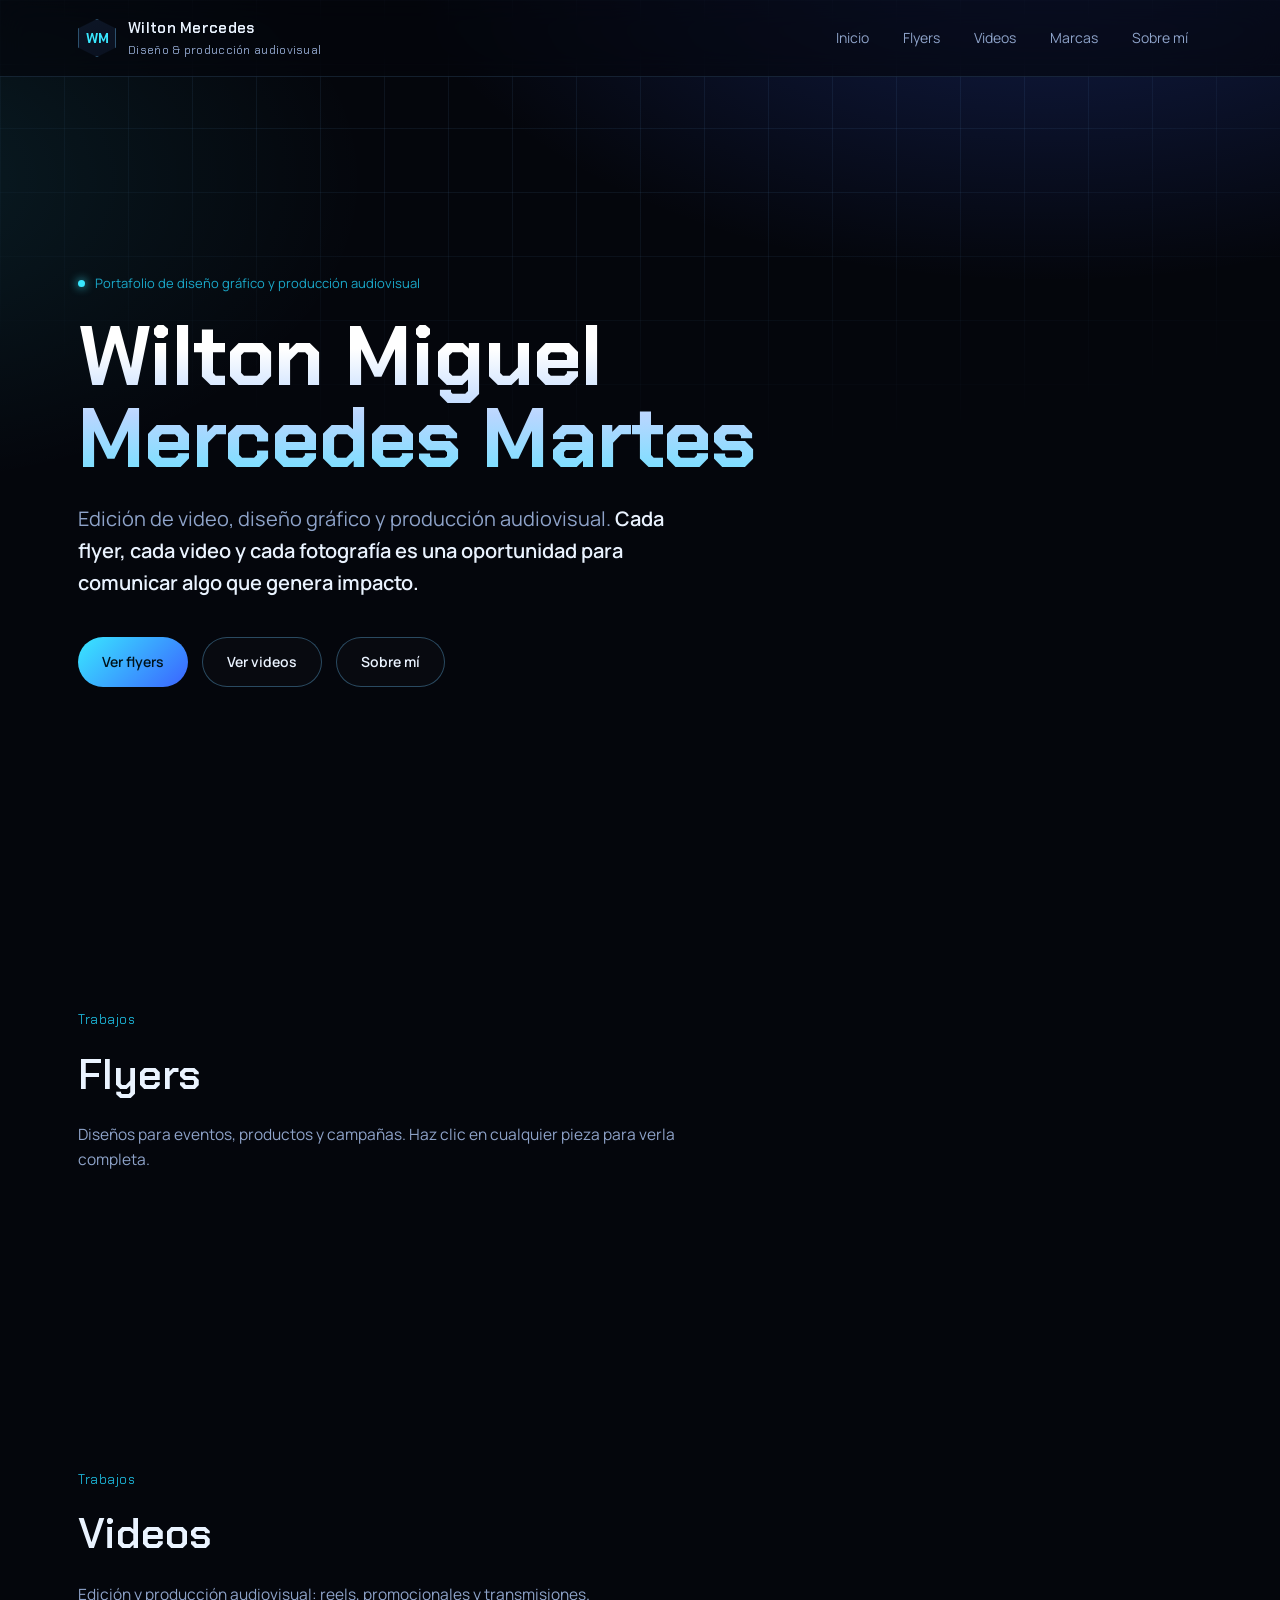
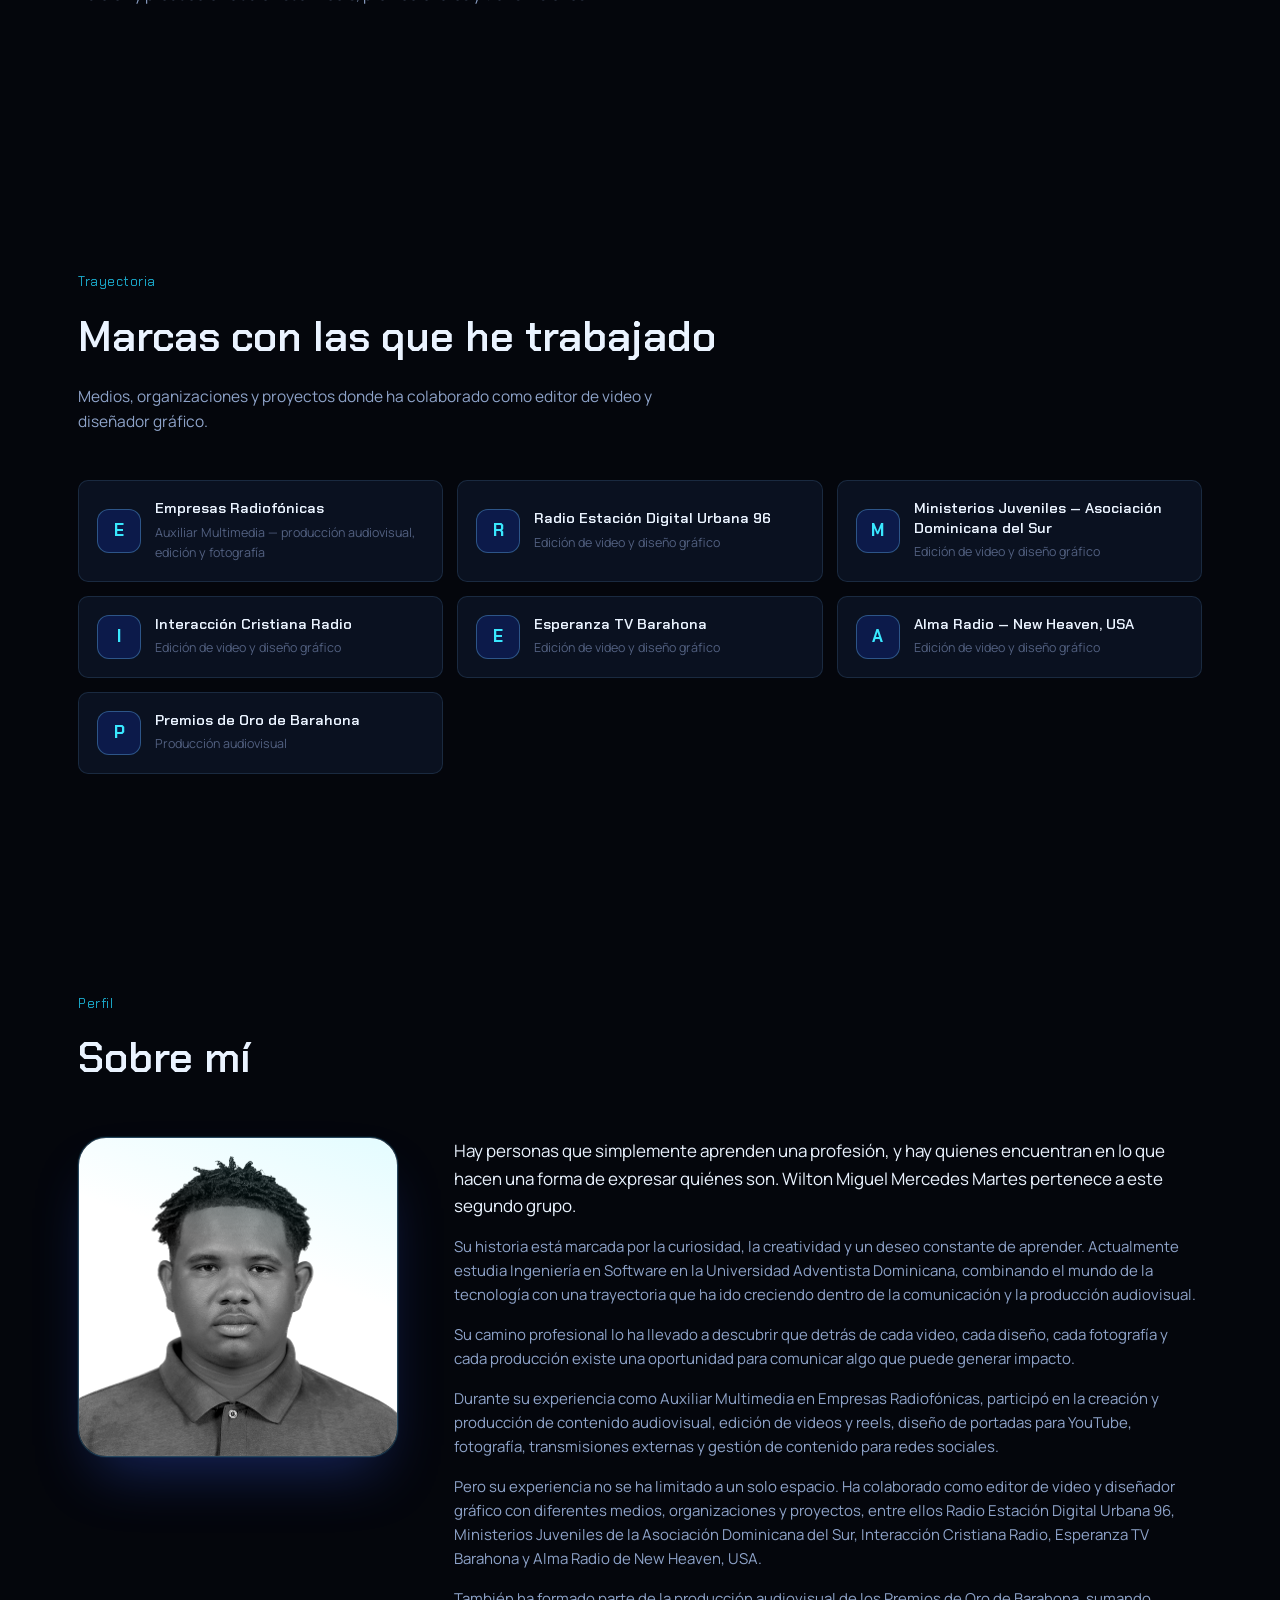
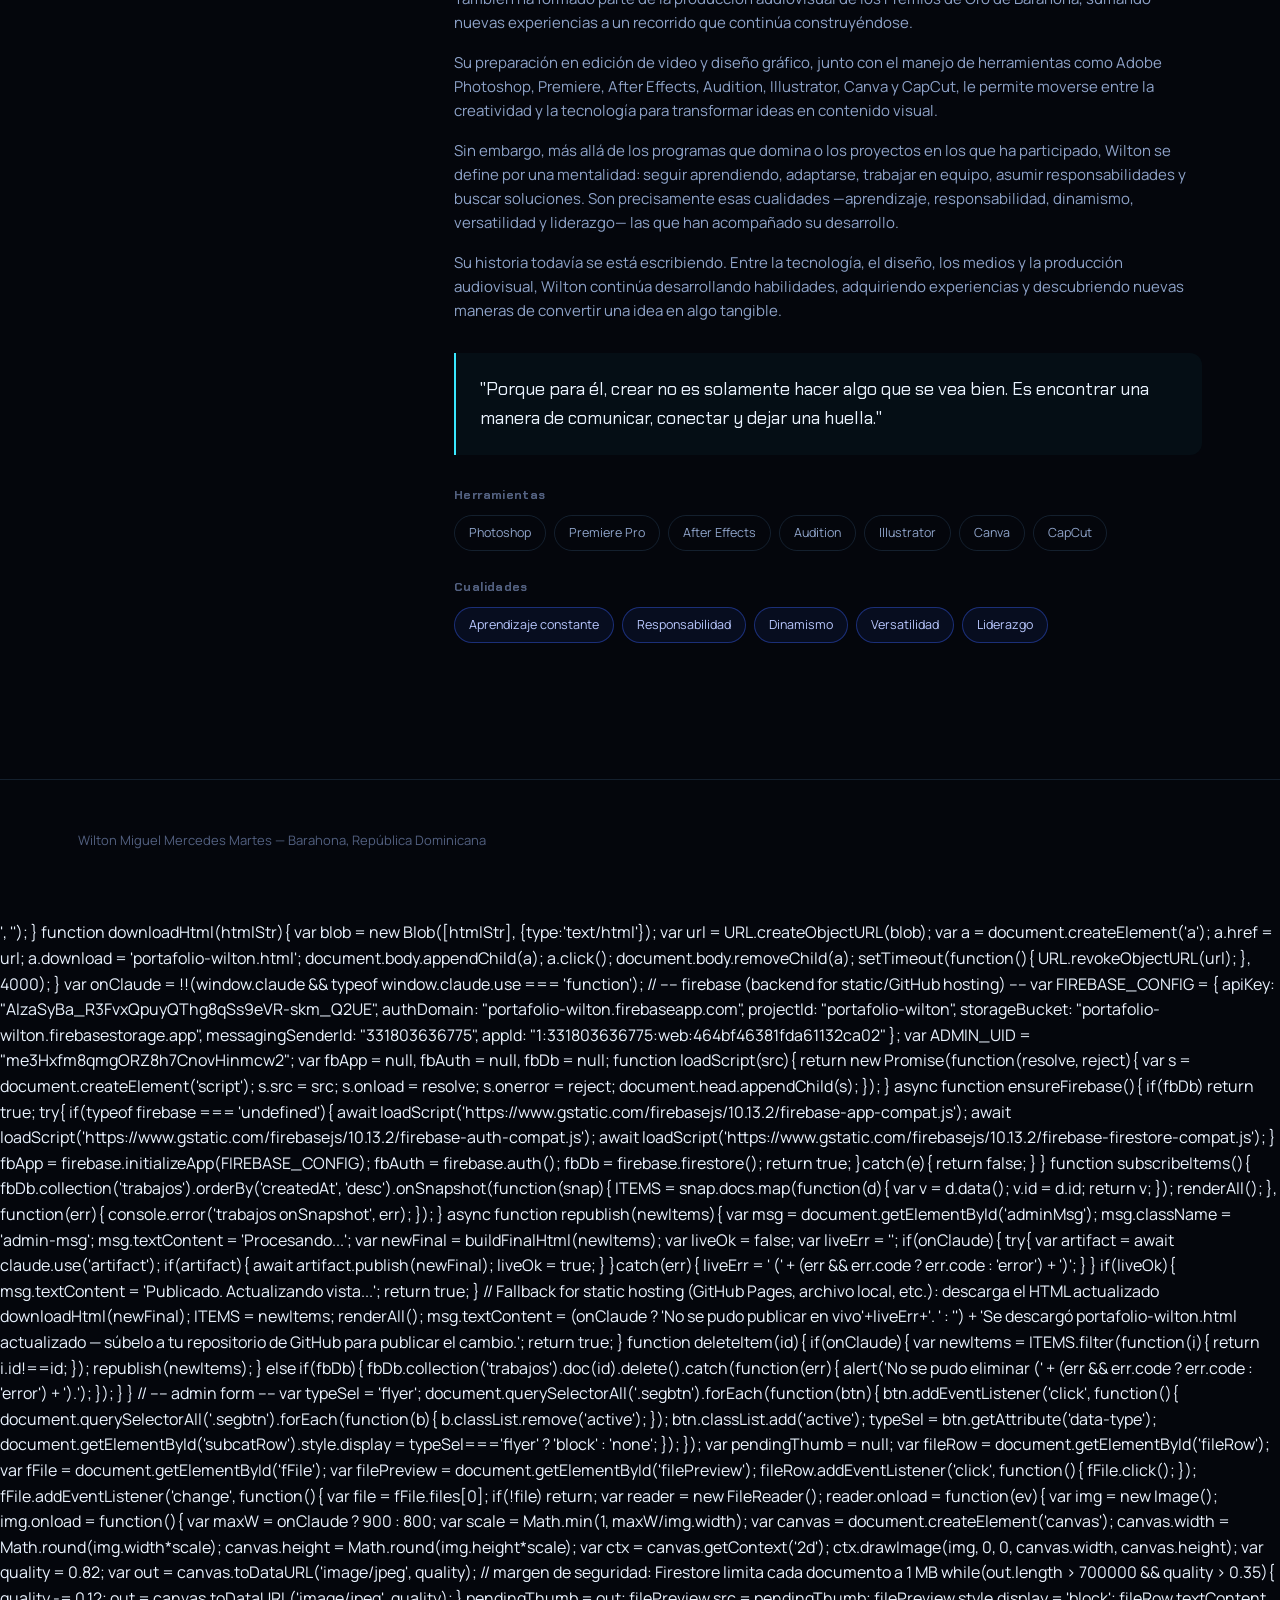
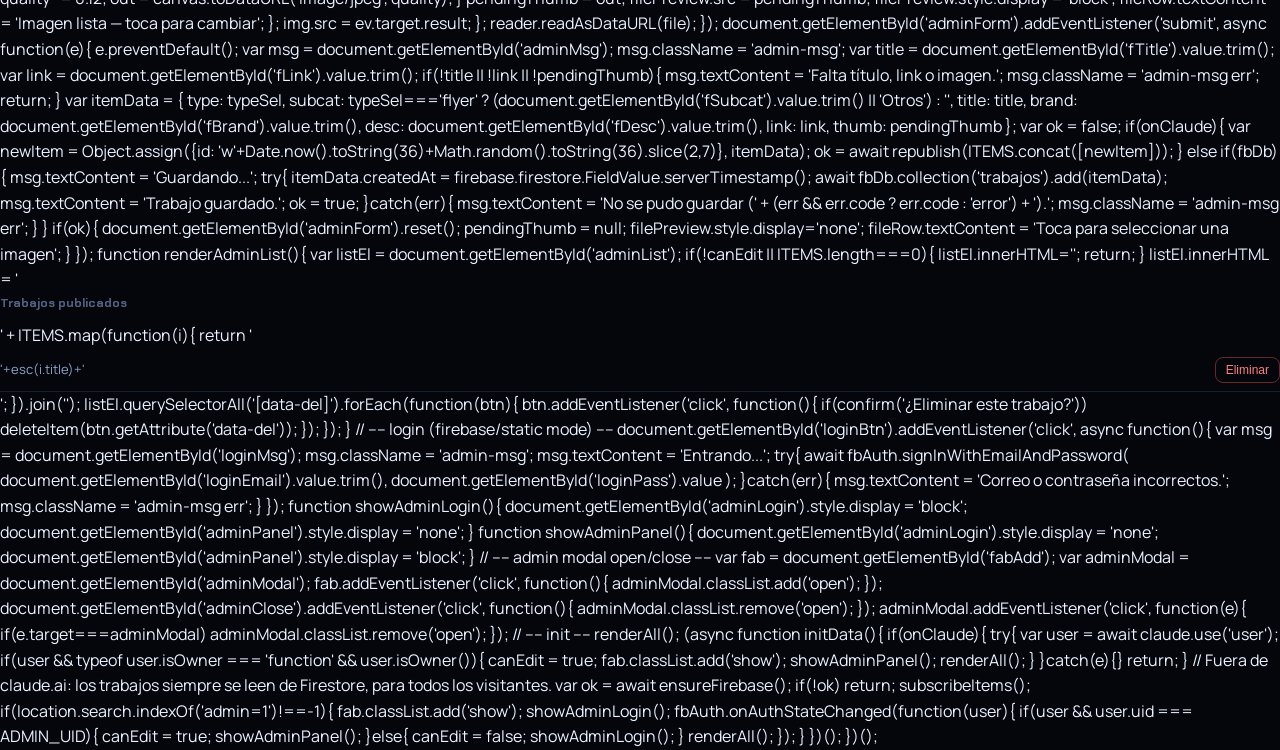
==== index.html @ 7acb85cd "index.html" ====
<!DOCTYPE html>
<html lang="es">
<head>
<meta charset="UTF-8">
<meta name="viewport" content="width=device-width, initial-scale=1.0">
<title>Wilton Mercedes — Portafolio</title>
<link rel="preconnect" href="https://fonts.googleapis.com">
<link rel="preconnect" href="https://fonts.gstatic.com" crossorigin>
<link href="https://fonts.googleapis.com/css2?family=Chakra+Petch:wght@400;500;600;700&family=Manrope:wght@400;500;600;700;800&display=swap" rel="stylesheet">
<style>
:root{
  --bg:#04060c;
  --bg-soft:#070b16;
  --panel:#0a1120;
  --panel-2:#0d1626;
  --line:rgba(120,190,255,0.14);
  --line-strong:rgba(110,200,255,0.34);
  --cyan:#39e8ff;
  --cyan-soft:#1aa8c9;
  --blue:#3b63ff;
  --blue-deep:#0c1a4a;
  --ink:#eaf3ff;
  --ink-dim:#8ea3c9;
  --ink-faint:#526080;
  --radius-lg:28px;
  --radius-md:18px;
  --radius-sm:10px;
  --maxw:1180px;
}
:root:not([data-theme="light"]){ color-scheme: dark; }
@media (prefers-color-scheme: dark){ :root{ color-scheme: dark; } }
*{box-sizing:border-box; margin:0; padding:0;}
html{scroll-behavior:smooth;}
body{
  background:var(--bg);
  color:var(--ink);
  font-family:'Manrope',system-ui,-apple-system,sans-serif;
  line-height:1.6;
  -webkit-font-smoothing:antialiased;
  overflow-x:hidden;
}
h1,h2,h3,.display{font-family:'Chakra Petch',system-ui,sans-serif;}
a{color:inherit; text-decoration:none;}
img{max-width:100%; display:block;}
.wrap{max-width:var(--maxw); margin:0 auto; padding:0 28px;}
::selection{background:var(--cyan); color:#00131a;}

/* background field */
.field{
  position:fixed; inset:0; z-index:0; pointer-events:none;
  background:
    radial-gradient(1100px 620px at 82% -10%, rgba(59,99,255,0.28), transparent 60%),
    radial-gradient(900px 560px at -10% 20%, rgba(57,232,255,0.10), transparent 55%),
    linear-gradient(var(--bg), var(--bg));
}
.field::before{
  content:"";
  position:absolute; inset:0;
  background-image:
    linear-gradient(var(--line) 1px, transparent 1px),
    linear-gradient(90deg, var(--line) 1px, transparent 1px);
  background-size:64px 64px;
  mask-image: radial-gradient(ellipse 90% 60% at 50% 0%, black 40%, transparent 85%);
  opacity:0.55;
}

/* nav */
header.nav{
  position:fixed; top:0; left:0; right:0; z-index:50;
  backdrop-filter:blur(14px);
  background:rgba(4,6,12,0.62);
  border-bottom:1px solid var(--line);
}
.nav-inner{
  max-width:var(--maxw); margin:0 auto; padding:16px 28px;
  display:flex; align-items:center; justify-content:space-between;
}
.brandmark{display:flex; align-items:center; gap:12px;}
.hex{
  width:38px; height:38px; position:relative;
  display:flex; align-items:center; justify-content:center;
  font-family:'Chakra Petch'; font-weight:700; font-size:14px; color:var(--cyan);
  background:linear-gradient(160deg, var(--panel-2), var(--panel));
  clip-path:polygon(50% 0%, 100% 25%, 100% 75%, 50% 100%, 0% 75%, 0% 25%);
  border:1px solid var(--line-strong);
}
.brandmark .name{font-family:'Chakra Petch'; font-weight:600; font-size:15px; letter-spacing:0.02em;}
.brandmark .name span{color:var(--ink-dim); font-weight:400; font-size:12px; display:block; margin-top:1px;}

nav.links{display:flex; gap:6px; align-items:center;}
nav.links a{
  font-size:14px; padding:9px 14px; border-radius:999px; color:var(--ink-dim);
  transition:color .2s ease, background .2s ease;
}
nav.links a:hover{color:var(--ink); background:rgba(120,190,255,0.08);}
.nav-toggle{display:none; background:none; border:1px solid var(--line-strong); border-radius:10px; width:40px; height:40px; color:var(--ink); cursor:pointer;}

@media (max-width:860px){
  nav.links{
    position:fixed; top:70px; right:16px; left:16px;
    flex-direction:column; align-items:stretch; gap:2px;
    background:var(--panel); border:1px solid var(--line); border-radius:16px;
    padding:10px; display:none;
  }
  nav.links.open{display:flex;}
  nav.links a{padding:12px 14px;}
  .nav-toggle{display:flex; align-items:center; justify-content:center;}
}

/* hero */
.hero{
  position:relative; z-index:1;
  min-height:100svh; display:flex; align-items:center;
  padding:140px 0 80px;
}
.hero-inner{max-width:var(--maxw); margin:0 auto; padding:0 28px; width:100%;}
.eyebrow-line{
  display:flex; align-items:center; gap:10px; margin-bottom:22px; color:var(--cyan-soft); font-size:13px;
}
.eyebrow-line .dot{width:7px; height:7px; border-radius:50%; background:var(--cyan); box-shadow:0 0 10px var(--cyan);}
.hero h1{
  font-size:clamp(38px,7vw,84px); line-height:0.98; font-weight:700;
  letter-spacing:-0.01em;
  background:linear-gradient(180deg, #ffffff 20%, #b9d6ff 60%, var(--cyan) 130%);
  -webkit-background-clip:text; background-clip:text; color:transparent;
  max-width:15ch;
}
.hero .role{
  margin-top:22px; font-size:clamp(16px,2vw,20px); color:var(--ink-dim); max-width:52ch;
}
.hero .role strong{color:var(--ink); font-weight:600;}
.hero-cta{display:flex; gap:14px; margin-top:38px; flex-wrap:wrap;}
.btn{
  display:inline-flex; align-items:center; gap:8px;
  padding:13px 24px; border-radius:999px; font-size:14px; font-weight:600;
  border:1px solid var(--line-strong); cursor:pointer; transition:transform .18s ease, background .18s ease, border-color .18s ease;
  font-family:'Manrope';
}
.btn-solid{background:linear-gradient(135deg, var(--cyan), var(--blue)); color:#00131a; border:none;}
.btn-solid:hover{transform:translateY(-2px);}
.btn-ghost{color:var(--ink); background:rgba(255,255,255,0.02);}
.btn-ghost:hover{border-color:var(--cyan-soft); color:var(--cyan);}

/* sections */
section{position:relative; z-index:1; padding:110px 0;}
.section-head{margin-bottom:46px; max-width:640px;}
.kicker{color:var(--cyan-soft); font-size:13px; font-family:'Chakra Petch'; letter-spacing:0.04em; margin-bottom:10px;}
.section-head h2{font-size:clamp(28px,4vw,42px); font-weight:600;}
.section-head p{color:var(--ink-dim); margin-top:14px; font-size:15.5px;}

/* filter tabs */
.tabs{display:flex; gap:8px; flex-wrap:wrap; margin-bottom:32px;}
.tab{
  padding:9px 18px; border-radius:999px; font-size:13.5px; font-weight:600;
  border:1px solid var(--line); color:var(--ink-dim); background:transparent; cursor:pointer;
  transition:all .18s ease; font-family:'Manrope';
}
.tab.active{color:#00131a; background:var(--cyan); border-color:var(--cyan);}
.tab:not(.active):hover{border-color:var(--line-strong); color:var(--ink);}

/* card grid */
.grid{display:grid; grid-template-columns:repeat(auto-fill, minmax(252px,1fr)); gap:20px;}
.card{
  position:relative; border-radius:var(--radius-md); overflow:hidden;
  background:var(--panel); border:1px solid var(--line);
  cursor:pointer; transition:transform .22s ease, border-color .22s ease;
}
.card:hover{transform:translateY(-4px); border-color:var(--line-strong);}
.card .thumb{width:100%; aspect-ratio:4/5; object-fit:cover; background:var(--panel-2);}
.card .thumb-wrap{position:relative;}
.card .badge{
  position:absolute; top:10px; left:10px; font-size:11px; padding:5px 10px; border-radius:999px;
  background:rgba(4,6,12,0.72); border:1px solid var(--line-strong); color:var(--cyan); backdrop-filter:blur(6px);
  font-family:'Chakra Petch';
}
.card .play{
  position:absolute; inset:0; display:flex; align-items:center; justify-content:center;
  background:linear-gradient(0deg, rgba(4,6,12,0.55), transparent 55%);
}
.card .play svg{width:52px; height:52px; opacity:0.92; filter:drop-shadow(0 0 12px rgba(57,232,255,0.5));}
.card .meta{padding:14px 16px 16px;}
.card .meta h3{font-size:15px; font-weight:600; line-height:1.3;}
.card .meta p{font-size:12.5px; color:var(--ink-faint); margin-top:4px;}
.card .del{
  position:absolute; top:8px; right:8px; width:28px; height:28px; border-radius:50%;
  background:rgba(4,6,12,0.75); border:1px solid rgba(255,90,90,0.4); color:#ff8080;
  display:flex; align-items:center; justify-content:center; font-size:15px; cursor:pointer; z-index:2;
}

.empty{
  border:1px dashed var(--line-strong); border-radius:var(--radius-md);
  padding:48px 28px; text-align:center; color:var(--ink-dim); font-size:14.5px;
}
.empty strong{display:block; color:var(--ink); font-family:'Chakra Petch'; font-size:17px; margin-bottom:8px; font-weight:600;}

/* brands */
.brand-grid{display:grid; grid-template-columns:repeat(auto-fill,minmax(280px,1fr)); gap:14px;}
.brand-card{
  display:flex; gap:14px; align-items:center; padding:18px; border-radius:var(--radius-sm);
  background:var(--panel); border:1px solid var(--line);
}
.brand-mark{
  width:44px; height:44px; flex:none; border-radius:12px; display:flex; align-items:center; justify-content:center;
  font-family:'Chakra Petch'; font-weight:700; font-size:17px; color:var(--cyan);
  background:var(--blue-deep); border:1px solid var(--line-strong);
}
.brand-info h3{font-size:14.5px; font-weight:600; line-height:1.35;}
.brand-info p{font-size:12.5px; color:var(--ink-faint); margin-top:4px;}

/* about */
.about-grid{display:grid; grid-template-columns:320px 1fr; gap:56px; align-items:start;}
@media (max-width:860px){.about-grid{grid-template-columns:1fr;}}
.photo-frame{
  position:relative; border-radius:var(--radius-lg); overflow:hidden;
  border:1px solid var(--line-strong);
  box-shadow:0 0 0 1px rgba(57,232,255,0.06), 0 30px 60px -20px rgba(59,99,255,0.35);
  aspect-ratio:1/1;
}
.photo-frame img{width:100%; height:100%; object-fit:cover; filter:grayscale(1) contrast(1.05);}
.photo-frame::after{
  content:""; position:absolute; inset:0; border-radius:var(--radius-lg);
  box-shadow:inset 0 0 0 1px rgba(255,255,255,0.04);
  background:linear-gradient(200deg, rgba(57,232,255,0.14), transparent 40%);
}
.about-copy p{color:var(--ink-dim); font-size:15px; margin-bottom:16px;}
.about-copy p:first-of-type{color:var(--ink); font-size:17px;}
.pull{
  margin:30px 0; padding:22px 24px; border-left:2px solid var(--cyan);
  font-family:'Chakra Petch'; font-size:18px; color:var(--ink); background:rgba(57,232,255,0.04); border-radius:0 12px 12px 0;
}
.tag-block{margin-top:8px;}
.tag-block h4{font-size:12.5px; text-transform:none; color:var(--ink-faint); font-family:'Chakra Petch'; letter-spacing:0.03em; margin-bottom:10px;}
.tags{display:flex; flex-wrap:wrap; gap:8px; margin-bottom:26px;}
.tag{padding:7px 14px; border-radius:999px; font-size:12.5px; border:1px solid var(--line); color:var(--ink-dim);}
.tag-alt{border-color:rgba(59,99,255,0.4); color:#b9c8ff; background:rgba(59,99,255,0.08);}

/* footer */
footer{position:relative; z-index:1; padding:50px 0 70px; border-top:1px solid var(--line);}
.footer-inner{display:flex; justify-content:space-between; align-items:center; flex-wrap:wrap; gap:16px; color:var(--ink-faint); font-size:13px;}

/* modal / lightbox */
.overlay{
  position:fixed; inset:0; z-index:100; background:rgba(2,4,9,0.82); backdrop-filter:blur(6px);
  display:none; align-items:center; justify-content:center; padding:24px;
}
.overlay.open{display:flex;}
.modal{
  width:100%; max-width:560px; max-height:88vh; overflow:auto;
  background:var(--panel); border:1px solid var(--line-strong); border-radius:var(--radius-md);
  padding:26px; position:relative;
}
.modal-close{
  position:absolute; top:14px; right:14px; width:34px; height:34px; border-radius:50%;
  background:rgba(255,255,255,0.04); border:1px solid var(--line); color:var(--ink); cursor:pointer; font-size:16px;
}
.lb-img{width:100%; border-radius:var(--radius-sm); margin-bottom:18px; aspect-ratio:4/5; object-fit:cover; background:var(--panel-2);}
.lb-badge{color:var(--cyan-soft); font-size:12.5px; font-family:'Chakra Petch'; margin-bottom:8px;}
.lb-title{font-size:21px; font-weight:600; margin-bottom:6px;}
.lb-brand{color:var(--ink-faint); font-size:13.5px; margin-bottom:14px;}
.lb-desc{color:var(--ink-dim); font-size:14.5px; margin-bottom:22px;}

/* admin */
.fab{
  position:fixed; bottom:26px; right:26px; z-index:60;
  width:58px; height:58px; border-radius:50%;
  background:linear-gradient(135deg, var(--cyan), var(--blue)); color:#00131a;
  display:none; align-items:center; justify-content:center; font-size:26px; font-weight:700;
  border:none; cursor:pointer; box-shadow:0 10px 30px -6px rgba(57,232,255,0.55);
}
.fab.show{display:flex;}
.form-row{margin-bottom:16px;}
.form-row label{display:block; font-size:12.5px; color:var(--ink-faint); margin-bottom:6px; font-family:'Chakra Petch'; letter-spacing:0.02em;}
.form-row input[type=text], .form-row input[type=url], .form-row textarea, .form-row select{
  width:100%; padding:11px 13px; border-radius:10px; background:var(--panel-2); border:1px solid var(--line);
  color:var(--ink); font-family:'Manrope'; font-size:14px;
}
.form-row input:focus, .form-row textarea:focus, .form-row select:focus{outline:none; border-color:var(--cyan-soft);}
.form-row textarea{resize:vertical; min-height:64px;}
.seg{display:flex; gap:8px;}
.seg button{
  flex:1; padding:10px; border-radius:10px; border:1px solid var(--line); background:var(--panel-2); color:var(--ink-dim);
  cursor:pointer; font-family:'Manrope'; font-weight:600; font-size:13.5px;
}
.seg button.active{border-color:var(--cyan); color:var(--cyan); background:rgba(57,232,255,0.08);}
.file-row{
  border:1px dashed var(--line-strong); border-radius:12px; padding:16px; text-align:center; cursor:pointer; color:var(--ink-dim); font-size:13px;
}
.file-preview{width:100%; max-height:160px; object-fit:contain; border-radius:10px; margin-top:10px; display:none;}
.admin-msg{font-size:13px; margin-top:12px; min-height:18px; color:var(--cyan-soft);}
.admin-msg.err{color:#ff8080;}
.admin-list{margin-top:20px; border-top:1px solid var(--line); padding-top:16px;}
.admin-list-item{display:flex; align-items:center; justify-content:between; gap:10px; padding:8px 0; font-size:13px; color:var(--ink-dim); border-bottom:1px solid var(--line);}
.admin-list-item span{flex:1;}
.admin-list-item button{background:none; border:1px solid rgba(255,90,90,0.4); color:#ff8080; border-radius:8px; padding:5px 10px; font-size:12px; cursor:pointer;}
:focus-visible{outline:2px solid var(--cyan); outline-offset:2px;}
@media (prefers-reduced-motion: reduce){ html{scroll-behavior:auto;} .card, .btn{transition:none;} }
</style>
</head>
<body>
<div class="field"></div>

<header class="nav">
  <div class="nav-inner">
    <div class="brandmark">
      <div class="hex">WM</div>
      <div class="name">Wilton Mercedes<span>Diseño &amp; producción audiovisual</span></div>
    </div>
    <button class="nav-toggle" id="navToggle" aria-label="Abrir menú">☰</button>
    <nav class="links" id="navLinks">
      <a href="#inicio">Inicio</a>
      <a href="#flyers">Flyers</a>
      <a href="#videos">Videos</a>
      <a href="#marcas">Marcas</a>
      <a href="#sobre-mi">Sobre mí</a>
    </nav>
  </div>
</header>

<main>
  <section id="inicio" class="hero">
    <div class="hero-inner">
      <div class="eyebrow-line"><span class="dot"></span>Portafolio de diseño gráfico y producción audiovisual</div>
      <h1>Wilton Miguel<br>Mercedes Martes</h1>
      <p class="role">Edición de video, diseño gráfico y producción audiovisual. <strong>Cada flyer, cada video y cada fotografía es una oportunidad para comunicar algo que genera impacto.</strong></p>
      <div class="hero-cta">
        <a href="#flyers" class="btn btn-solid">Ver flyers</a>
        <a href="#videos" class="btn btn-ghost">Ver videos</a>
        <a href="#sobre-mi" class="btn btn-ghost">Sobre mí</a>
      </div>
    </div>
  </section>

  <section id="flyers">
    <div class="wrap">
      <div class="section-head">
        <div class="kicker">Trabajos</div>
        <h2>Flyers</h2>
        <p>Diseños para eventos, productos y campañas. Haz clic en cualquier pieza para verla completa.</p>
      </div>
      <div class="tabs" id="flyerTabs"></div>
      <div class="grid" id="flyerGrid"></div>
    </div>
  </section>

  <section id="videos">
    <div class="wrap">
      <div class="section-head">
        <div class="kicker">Trabajos</div>
        <h2>Videos</h2>
        <p>Edición y producción audiovisual: reels, promocionales y transmisiones.</p>
      </div>
      <div class="grid" id="videoGrid"></div>
    </div>
  </section>

  <section id="marcas">
    <div class="wrap">
      <div class="section-head">
        <div class="kicker">Trayectoria</div>
        <h2>Marcas con las que he trabajado</h2>
        <p>Medios, organizaciones y proyectos donde ha colaborado como editor de video y diseñador gráfico.</p>
      </div>
      <div class="brand-grid">
        <div class="brand-card"><div class="brand-mark">E</div><div class="brand-info"><h3>Empresas Radiofónicas</h3><p>Auxiliar Multimedia — producción audiovisual, edición y fotografía</p></div></div>
<div class="brand-card"><div class="brand-mark">R</div><div class="brand-info"><h3>Radio Estación Digital Urbana 96</h3><p>Edición de video y diseño gráfico</p></div></div>
<div class="brand-card"><div class="brand-mark">M</div><div class="brand-info"><h3>Ministerios Juveniles — Asociación Dominicana del Sur</h3><p>Edición de video y diseño gráfico</p></div></div>
<div class="brand-card"><div class="brand-mark">I</div><div class="brand-info"><h3>Interacción Cristiana Radio</h3><p>Edición de video y diseño gráfico</p></div></div>
<div class="brand-card"><div class="brand-mark">E</div><div class="brand-info"><h3>Esperanza TV Barahona</h3><p>Edición de video y diseño gráfico</p></div></div>
<div class="brand-card"><div class="brand-mark">A</div><div class="brand-info"><h3>Alma Radio — New Heaven, USA</h3><p>Edición de video y diseño gráfico</p></div></div>
<div class="brand-card"><div class="brand-mark">P</div><div class="brand-info"><h3>Premios de Oro de Barahona</h3><p>Producción audiovisual</p></div></div>
      </div>
    </div>
  </section>

  <section id="sobre-mi">
    <div class="wrap">
      <div class="section-head">
        <div class="kicker">Perfil</div>
        <h2>Sobre mí</h2>
      </div>
      <div class="about-grid">
        <div class="photo-frame">
          <img src="[data-uri]" alt="Retrato de Wilton Miguel Mercedes Martes">
        </div>
        <div class="about-copy">
          <p>Hay personas que simplemente aprenden una profesión, y hay quienes encuentran en lo que hacen una forma de expresar quiénes son. Wilton Miguel Mercedes Martes pertenece a este segundo grupo.</p>
<p>Su historia está marcada por la curiosidad, la creatividad y un deseo constante de aprender. Actualmente estudia Ingeniería en Software en la Universidad Adventista Dominicana, combinando el mundo de la tecnología con una trayectoria que ha ido creciendo dentro de la comunicación y la producción audiovisual.</p>
<p>Su camino profesional lo ha llevado a descubrir que detrás de cada video, cada diseño, cada fotografía y cada producción existe una oportunidad para comunicar algo que puede generar impacto.</p>
<p>Durante su experiencia como Auxiliar Multimedia en Empresas Radiofónicas, participó en la creación y producción de contenido audiovisual, edición de videos y reels, diseño de portadas para YouTube, fotografía, transmisiones externas y gestión de contenido para redes sociales.</p>
<p>Pero su experiencia no se ha limitado a un solo espacio. Ha colaborado como editor de video y diseñador gráfico con diferentes medios, organizaciones y proyectos, entre ellos Radio Estación Digital Urbana 96, Ministerios Juveniles de la Asociación Dominicana del Sur, Interacción Cristiana Radio, Esperanza TV Barahona y Alma Radio de New Heaven, USA.</p>
<p>También ha formado parte de la producción audiovisual de los Premios de Oro de Barahona, sumando nuevas experiencias a un recorrido que continúa construyéndose.</p>
<p>Su preparación en edición de video y diseño gráfico, junto con el manejo de herramientas como Adobe Photoshop, Premiere, After Effects, Audition, Illustrator, Canva y CapCut, le permite moverse entre la creatividad y la tecnología para transformar ideas en contenido visual.</p>
<p>Sin embargo, más allá de los programas que domina o los proyectos en los que ha participado, Wilton se define por una mentalidad: seguir aprendiendo, adaptarse, trabajar en equipo, asumir responsabilidades y buscar soluciones. Son precisamente esas cualidades —aprendizaje, responsabilidad, dinamismo, versatilidad y liderazgo— las que han acompañado su desarrollo.</p>
<p>Su historia todavía se está escribiendo. Entre la tecnología, el diseño, los medios y la producción audiovisual, Wilton continúa desarrollando habilidades, adquiriendo experiencias y descubriendo nuevas maneras de convertir una idea en algo tangible.</p>
          <div class="pull">"Porque para él, crear no es solamente hacer algo que se vea bien. Es encontrar una manera de comunicar, conectar y dejar una huella."</div>
          <div class="tag-block">
            <h4>Herramientas</h4>
            <div class="tags">
              <span class="tag">Photoshop</span>
<span class="tag">Premiere Pro</span>
<span class="tag">After Effects</span>
<span class="tag">Audition</span>
<span class="tag">Illustrator</span>
<span class="tag">Canva</span>
<span class="tag">CapCut</span>
            </div>
          </div>
          <div class="tag-block">
            <h4>Cualidades</h4>
            <div class="tags">
              <span class="tag tag-alt">Aprendizaje constante</span>
<span class="tag tag-alt">Responsabilidad</span>
<span class="tag tag-alt">Dinamismo</span>
<span class="tag tag-alt">Versatilidad</span>
<span class="tag tag-alt">Liderazgo</span>
            </div>
          </div>
        </div>
      </div>
    </div>
  </section>
</main>

<footer>
  <div class="wrap footer-inner">
    <div>Wilton Miguel Mercedes Martes — Barahona, República Dominicana</div>
    <div id="year"></div>
  </div>
</footer>

<!-- Lightbox -->
<div class="overlay" id="lightbox">
  <div class="modal">
    <button class="modal-close" id="lbClose">✕</button>
    <img class="lb-img" id="lbImg" src="" alt="">
    <div class="lb-badge" id="lbBadge"></div>
    <div class="lb-title" id="lbTitle"></div>
    <div class="lb-brand" id="lbBrand"></div>
    <div class="lb-desc" id="lbDesc"></div>
    <a class="btn btn-solid" id="lbLink" href="#" target="_blank" rel="noopener">Ver contenido completo</a>
  </div>
</div>

<!-- Admin -->
<button class="fab" id="fabAdd" title="Agregar trabajo">+</button>
<div class="overlay" id="adminModal">
  <div class="modal">
    <button class="modal-close" id="adminClose">✕</button>
    <div id="adminLogin" style="display:none;">
      <h3 style="font-size:19px; margin-bottom:18px;">Acceso administrador</h3>
      <div class="form-row">
        <label>Correo</label>
        <input type="text" id="loginEmail" autocomplete="username">
      </div>
      <div class="form-row">
        <label>Contraseña</label>
        <input type="password" id="loginPass" autocomplete="current-password">
      </div>
      <button type="button" id="loginBtn" class="btn btn-solid" style="width:100%; justify-content:center;">Entrar</button>
      <div class="admin-msg" id="loginMsg"></div>
    </div>
    <div id="adminPanel" style="display:none;">
    <h3 style="font-size:19px; margin-bottom:18px;">Agregar trabajo</h3>
    <form id="adminForm">
      <div class="form-row">
        <label>Tipo</label>
        <div class="seg">
          <button type="button" class="segbtn active" data-type="flyer">Flyer</button>
          <button type="button" class="segbtn" data-type="video">Video</button>
        </div>
      </div>
      <div class="form-row" id="subcatRow">
        <label>Subcategoría</label>
        <input type="text" id="fSubcat" list="subcatList" placeholder="Eventos, Productos, Redes sociales...">
        <datalist id="subcatList"></datalist>
      </div>
      <div class="form-row">
        <label>Título</label>
        <input type="text" id="fTitle" required placeholder="Nombre del trabajo">
      </div>
      <div class="form-row">
        <label>Marca / cliente (opcional)</label>
        <input type="text" id="fBrand" placeholder="Ej. Esperanza TV Barahona">
      </div>
      <div class="form-row">
        <label>Descripción breve (opcional)</label>
        <textarea id="fDesc" placeholder="Una o dos líneas sobre el trabajo"></textarea>
      </div>
      <div class="form-row">
        <label>Link a la obra completa</label>
        <input type="url" id="fLink" required placeholder="https://...">
      </div>
      <div class="form-row">
        <label>Imagen miniatura</label>
        <div class="file-row" id="fileRow">Toca para seleccionar una imagen</div>
        <input type="file" id="fFile" accept="image/*" style="display:none;">
        <img class="file-preview" id="filePreview">
      </div>
      <button type="submit" class="btn btn-solid" style="width:100%; justify-content:center;">Publicar trabajo</button>
      <div class="admin-msg" id="adminMsg"></div>
    </form>
    <div class="admin-list" id="adminList"></div>
    </div>
  </div>
</div>

<script id="items-data" type="application/json">/*ITEMS_START*/[]/*ITEMS_END*/</script>

<script>
(function(){
  document.getElementById('year').textContent = new Date().getFullYear();

  // ---- nav toggle ----
  var navToggle = document.getElementById('navToggle');
  var navLinks = document.getElementById('navLinks');
  navToggle.addEventListener('click', function(){ navLinks.classList.toggle('open'); });
  navLinks.querySelectorAll('a').forEach(function(a){
    a.addEventListener('click', function(){ navLinks.classList.remove('open'); });
  });

  // ---- state ----
  var ITEMS = [];
  try{
    ITEMS = JSON.parse(document.getElementById('items-data').textContent);
  }catch(e){ ITEMS = []; }

  var canEdit = false;

  function esc(s){
    return (s||'').replace(/[&<>"']/g, function(c){
      return {'&':'&amp;','<':'&lt;','>':'&gt;','"':'&quot;',"'":'&#39;'}[c];
    });
  }

  // ---- render flyers ----
  function flyerSubcats(){
    var set = [];
    ITEMS.filter(function(i){return i.type==='flyer';}).forEach(function(i){
      var s = (i.subcat||'Otros').trim() || 'Otros';
      if(set.indexOf(s)===-1) set.push(s);
    });
    return set;
  }

  var activeTab = 'Todos';

  function renderFlyerTabs(){
    var tabsEl = document.getElementById('flyerTabs');
    var subs = flyerSubcats();
    var all = ['Todos'].concat(subs);
    tabsEl.innerHTML = all.map(function(s){
      return '<button class="tab'+(s===activeTab?' active':'')+'" data-tab="'+esc(s)+'">'+esc(s)+'</button>';
    }).join('');
    tabsEl.querySelectorAll('.tab').forEach(function(btn){
      btn.addEventListener('click', function(){
        activeTab = btn.getAttribute('data-tab');
        renderFlyerTabs();
        renderFlyerGrid();
      });
    });
  }

  function cardHtml(item){
    var badge = item.type==='flyer' ? (item.subcat||'Flyer') : 'Video';
    var playIcon = item.type==='video' ? '<div class="play"><svg viewBox="0 0 24 24" fill="none"><circle cx="12" cy="12" r="11" fill="rgba(4,6,12,0.55)" stroke="#39e8ff" stroke-width="1.2"/><path d="M10 8l6 4-6 4V8z" fill="#39e8ff"/></svg></div>' : '';
    var delBtn = canEdit ? '<button class="del" data-del="'+item.id+'" title="Eliminar">✕</button>' : '';
    return '<div class="card" data-open="'+item.id+'">'+
      delBtn+
      '<div class="thumb-wrap"><img class="thumb" src="'+item.thumb+'" alt="'+esc(item.title)+'">'+
      '<span class="badge">'+esc(badge)+'</span>'+playIcon+'</div>'+
      '<div class="meta"><h3>'+esc(item.title)+'</h3><p>'+esc(item.brand||'')+'</p></div>'+
      '</div>';
  }

  function emptyHtml(kind){
    return '<div class="empty"><strong>Aún no hay '+kind+' publicados</strong>'+
      (canEdit ? 'Usa el botón + para agregar el primero.' : 'Vuelve pronto para ver nuevos trabajos.')+
      '</div>';
  }

  function renderFlyerGrid(){
    var gridEl = document.getElementById('flyerGrid');
    var list = ITEMS.filter(function(i){ return i.type==='flyer'; });
    if(activeTab!=='Todos'){
      list = list.filter(function(i){ return (i.subcat||'Otros')===activeTab; });
    }
    if(list.length===0){ gridEl.innerHTML = emptyHtml('flyers'); return; }
    gridEl.innerHTML = list.map(cardHtml).join('');
    bindCardEvents(gridEl);
  }

  function renderVideoGrid(){
    var gridEl = document.getElementById('videoGrid');
    var list = ITEMS.filter(function(i){ return i.type==='video'; });
    if(list.length===0){ gridEl.innerHTML = emptyHtml('videos'); return; }
    gridEl.innerHTML = list.map(cardHtml).join('');
    bindCardEvents(gridEl);
  }

  function bindCardEvents(container){
    container.querySelectorAll('.card').forEach(function(card){
      card.addEventListener('click', function(e){
        if(e.target.closest('[data-del]')) return;
        openLightbox(card.getAttribute('data-open'));
      });
    });
    container.querySelectorAll('[data-del]').forEach(function(btn){
      btn.addEventListener('click', function(e){
        e.stopPropagation();
        if(confirm('¿Eliminar este trabajo?')){
          deleteItem(btn.getAttribute('data-del'));
        }
      });
    });
  }

  function renderAll(){
    renderFlyerTabs();
    renderFlyerGrid();
    renderVideoGrid();
    renderAdminList();
    var dl = document.getElementById('subcatList');
    dl.innerHTML = flyerSubcats().map(function(s){ return '<option value="'+esc(s)+'">'; }).join('');
  }

  // ---- lightbox ----
  var lightbox = document.getElementById('lightbox');
  function openLightbox(id){
    var item = ITEMS.filter(function(i){return i.id===id;})[0];
    if(!item) return;
    document.getElementById('lbImg').src = item.thumb;
    document.getElementById('lbBadge').textContent = item.type==='flyer' ? (item.subcat||'Flyer') : 'Video';
    document.getElementById('lbTitle').textContent = item.title;
    document.getElementById('lbBrand').textContent = item.brand||'';
    document.getElementById('lbDesc').textContent = item.desc||'';
    document.getElementById('lbLink').href = item.link;
    lightbox.classList.add('open');
  }
  document.getElementById('lbClose').addEventListener('click', function(){ lightbox.classList.remove('open'); });
  lightbox.addEventListener('click', function(e){ if(e.target===lightbox) lightbox.classList.remove('open'); });

  // ---- base64 helpers (unicode-safe) ----
  function unicodeToB64(str){
    var bytes = new TextEncoder().encode(str);
    var binary = '';
    for(var i=0;i<bytes.length;i++) binary += String.fromCharCode(bytes[i]);
    return btoa(binary);
  }
  function b64ToUnicode(b64){
    var binary = atob(b64);
    var bytes = new Uint8Array(binary.length);
    for(var i=0;i<binary.length;i++) bytes[i] = binary.charCodeAt(i);
    return new TextDecoder().decode(bytes);
  }

  // ---- publish ----
  function buildFinalHtml(newItems){
    var srcEl = document.getElementById('src-b64');
    var coreHtml = b64ToUnicode(srcEl.textContent);
    var newJson = JSON.stringify(newItems);
    var marker = /\/\*ITEMS_START\*\/[\s\S]*?\/\*ITEMS_END\*\//;
    var newCore = coreHtml.replace(marker, '/*ITEMS_START*/'+newJson+'/*ITEMS_END*/');
    var newCoreB64 = unicodeToB64(newCore);
    return newCore.replace('<script id="src-b64" type="text/plain">[base64]/[base64]/IChpdGVtLnN1YmNhdHx8J0ZseWVyJykgOiAnVmlkZW8nOwogICAgdmFyIHBsYXlJY29uID0gaXRlbS50eXBlPT09J3ZpZGVvJyA/[base64]/[base64]/[base64]/[base64]/[base64]/[base64]/[base64]</script></body>', '<script id="src-b64" type="text/plain">'+newCoreB64+'</'+'script><script id="src-b64" type="text/plain">[base64]/[base64]/IChpdGVtLnN1YmNhdHx8J0ZseWVyJykgOiAnVmlkZW8nOwogICAgdmFyIHBsYXlJY29uID0gaXRlbS50eXBlPT09J3ZpZGVvJyA/[base64]/[base64]/[base64]/[base64]/[base64]/[base64]/[base64]</script></body>');
  }

  function downloadHtml(htmlStr){
    var blob = new Blob([htmlStr], {type:'text/html'});
    var url = URL.createObjectURL(blob);
    var a = document.createElement('a');
    a.href = url;
    a.download = 'portafolio-wilton.html';
    document.body.appendChild(a);
    a.click();
    document.body.removeChild(a);
    setTimeout(function(){ URL.revokeObjectURL(url); }, 4000);
  }

  var onClaude = !!(window.claude && typeof window.claude.use === 'function');

  // ---- firebase (backend for static/GitHub hosting) ----
  var FIREBASE_CONFIG = {
    apiKey: "AIzaSyBa_R3FvxQpuyQThg8qSs9eVR-skm_Q2UE",
    authDomain: "portafolio-wilton.firebaseapp.com",
    projectId: "portafolio-wilton",
    storageBucket: "portafolio-wilton.firebasestorage.app",
    messagingSenderId: "331803636775",
    appId: "1:331803636775:web:464bf46381fda61132ca02"
  };
  var ADMIN_UID = "me3Hxfm8qmgORZ8h7CnovHinmcw2";
  var fbApp = null, fbAuth = null, fbDb = null;

  function loadScript(src){
    return new Promise(function(resolve, reject){
      var s = document.createElement('script');
      s.src = src;
      s.onload = resolve;
      s.onerror = reject;
      document.head.appendChild(s);
    });
  }

  async function ensureFirebase(){
    if(fbDb) return true;
    try{
      if(typeof firebase === 'undefined'){
        await loadScript('https://www.gstatic.com/firebasejs/10.13.2/firebase-app-compat.js');
        await loadScript('https://www.gstatic.com/firebasejs/10.13.2/firebase-auth-compat.js');
        await loadScript('https://www.gstatic.com/firebasejs/10.13.2/firebase-firestore-compat.js');
      }
      fbApp = firebase.initializeApp(FIREBASE_CONFIG);
      fbAuth = firebase.auth();
      fbDb = firebase.firestore();
      return true;
    }catch(e){ return false; }
  }

  function subscribeItems(){
    fbDb.collection('trabajos').orderBy('createdAt', 'desc').onSnapshot(function(snap){
      ITEMS = snap.docs.map(function(d){ var v = d.data(); v.id = d.id; return v; });
      renderAll();
    }, function(err){ console.error('trabajos onSnapshot', err); });
  }

  async function republish(newItems){
    var msg = document.getElementById('adminMsg');
    msg.className = 'admin-msg';
    msg.textContent = 'Procesando...';
    var newFinal = buildFinalHtml(newItems);
    var liveOk = false;
    var liveErr = '';
    if(onClaude){
      try{
        var artifact = await claude.use('artifact');
        if(artifact){
          await artifact.publish(newFinal);
          liveOk = true;
        }
      }catch(err){
        liveErr = ' (' + (err && err.code ? err.code : 'error') + ')';
      }
    }
    if(liveOk){
      msg.textContent = 'Publicado. Actualizando vista...';
      return true;
    }
    // Fallback for static hosting (GitHub Pages, archivo local, etc.): descarga el HTML actualizado
    downloadHtml(newFinal);
    ITEMS = newItems;
    renderAll();
    msg.textContent = (onClaude ? 'No se pudo publicar en vivo'+liveErr+'. ' : '') +
      'Se descargó portafolio-wilton.html actualizado — súbelo a tu repositorio de GitHub para publicar el cambio.';
    return true;
  }

  function deleteItem(id){
    if(onClaude){
      var newItems = ITEMS.filter(function(i){ return i.id!==id; });
      republish(newItems);
    } else if(fbDb){
      fbDb.collection('trabajos').doc(id).delete().catch(function(err){
        alert('No se pudo eliminar (' + (err && err.code ? err.code : 'error') + ').');
      });
    }
  }

  // ---- admin form ----
  var typeSel = 'flyer';
  document.querySelectorAll('.segbtn').forEach(function(btn){
    btn.addEventListener('click', function(){
      document.querySelectorAll('.segbtn').forEach(function(b){ b.classList.remove('active'); });
      btn.classList.add('active');
      typeSel = btn.getAttribute('data-type');
      document.getElementById('subcatRow').style.display = typeSel==='flyer' ? 'block' : 'none';
    });
  });

  var pendingThumb = null;
  var fileRow = document.getElementById('fileRow');
  var fFile = document.getElementById('fFile');
  var filePreview = document.getElementById('filePreview');
  fileRow.addEventListener('click', function(){ fFile.click(); });
  fFile.addEventListener('change', function(){
    var file = fFile.files[0];
    if(!file) return;
    var reader = new FileReader();
    reader.onload = function(ev){
      var img = new Image();
      img.onload = function(){
        var maxW = onClaude ? 900 : 800;
        var scale = Math.min(1, maxW/img.width);
        var canvas = document.createElement('canvas');
        canvas.width = Math.round(img.width*scale);
        canvas.height = Math.round(img.height*scale);
        var ctx = canvas.getContext('2d');
        ctx.drawImage(img, 0, 0, canvas.width, canvas.height);
        var quality = 0.82;
        var out = canvas.toDataURL('image/jpeg', quality);
        // margen de seguridad: Firestore limita cada documento a 1 MB
        while(out.length > 700000 && quality > 0.35){
          quality -= 0.12;
          out = canvas.toDataURL('image/jpeg', quality);
        }
        pendingThumb = out;
        filePreview.src = pendingThumb;
        filePreview.style.display = 'block';
        fileRow.textContent = 'Imagen lista — toca para cambiar';
      };
      img.src = ev.target.result;
    };
    reader.readAsDataURL(file);
  });

  document.getElementById('adminForm').addEventListener('submit', async function(e){
    e.preventDefault();
    var msg = document.getElementById('adminMsg');
    msg.className = 'admin-msg';
    var title = document.getElementById('fTitle').value.trim();
    var link = document.getElementById('fLink').value.trim();
    if(!title || !link || !pendingThumb){
      msg.textContent = 'Falta título, link o imagen.';
      msg.className = 'admin-msg err';
      return;
    }
    var itemData = {
      type: typeSel,
      subcat: typeSel==='flyer' ? (document.getElementById('fSubcat').value.trim() || 'Otros') : '',
      title: title,
      brand: document.getElementById('fBrand').value.trim(),
      desc: document.getElementById('fDesc').value.trim(),
      link: link,
      thumb: pendingThumb
    };

    var ok = false;
    if(onClaude){
      var newItem = Object.assign({id: 'w'+Date.now().toString(36)+Math.random().toString(36).slice(2,7)}, itemData);
      ok = await republish(ITEMS.concat([newItem]));
    } else if(fbDb){
      msg.textContent = 'Guardando...';
      try{
        itemData.createdAt = firebase.firestore.FieldValue.serverTimestamp();
        await fbDb.collection('trabajos').add(itemData);
        msg.textContent = 'Trabajo guardado.';
        ok = true;
      }catch(err){
        msg.textContent = 'No se pudo guardar (' + (err && err.code ? err.code : 'error') + ').';
        msg.className = 'admin-msg err';
      }
    }
    if(ok){
      document.getElementById('adminForm').reset();
      pendingThumb = null;
      filePreview.style.display='none';
      fileRow.textContent = 'Toca para seleccionar una imagen';
    }
  });

  function renderAdminList(){
    var listEl = document.getElementById('adminList');
    if(!canEdit || ITEMS.length===0){ listEl.innerHTML=''; return; }
    listEl.innerHTML = '<h4 style="font-size:12.5px; color:var(--ink-faint); font-family:Chakra Petch; margin-bottom:10px;">Trabajos publicados</h4>' +
      ITEMS.map(function(i){
        return '<div class="admin-list-item"><span>'+esc(i.title)+'</span><button data-del="'+i.id+'">Eliminar</button></div>';
      }).join('');
    listEl.querySelectorAll('[data-del]').forEach(function(btn){
      btn.addEventListener('click', function(){
        if(confirm('¿Eliminar este trabajo?')) deleteItem(btn.getAttribute('data-del'));
      });
    });
  }

  // ---- login (firebase/static mode) ----
  document.getElementById('loginBtn').addEventListener('click', async function(){
    var msg = document.getElementById('loginMsg');
    msg.className = 'admin-msg';
    msg.textContent = 'Entrando...';
    try{
      await fbAuth.signInWithEmailAndPassword(
        document.getElementById('loginEmail').value.trim(),
        document.getElementById('loginPass').value
      );
    }catch(err){
      msg.textContent = 'Correo o contraseña incorrectos.';
      msg.className = 'admin-msg err';
    }
  });

  function showAdminLogin(){
    document.getElementById('adminLogin').style.display = 'block';
    document.getElementById('adminPanel').style.display = 'none';
  }
  function showAdminPanel(){
    document.getElementById('adminLogin').style.display = 'none';
    document.getElementById('adminPanel').style.display = 'block';
  }

  // ---- admin modal open/close ----
  var fab = document.getElementById('fabAdd');
  var adminModal = document.getElementById('adminModal');
  fab.addEventListener('click', function(){ adminModal.classList.add('open'); });
  document.getElementById('adminClose').addEventListener('click', function(){ adminModal.classList.remove('open'); });
  adminModal.addEventListener('click', function(e){ if(e.target===adminModal) adminModal.classList.remove('open'); });

  // ---- init ----
  renderAll();

  (async function initData(){
    if(onClaude){
      try{
        var user = await claude.use('user');
        if(user && typeof user.isOwner === 'function' && user.isOwner()){
          canEdit = true;
          fab.classList.add('show');
          showAdminPanel();
          renderAll();
        }
      }catch(e){}
      return;
    }

    // Fuera de claude.ai: los trabajos siempre se leen de Firestore, para todos los visitantes.
    var ok = await ensureFirebase();
    if(!ok) return;
    subscribeItems();

    if(location.search.indexOf('admin=1')!==-1){
      fab.classList.add('show');
      showAdminLogin();
      fbAuth.onAuthStateChanged(function(user){
        if(user && user.uid === ADMIN_UID){
          canEdit = true;
          showAdminPanel();
        }else{
          canEdit = false;
          showAdminLogin();
        }
        renderAll();
      });
    }
  })();
})();
</script>
<script id="src-b64" type="text/plain">[base64]/[base64]/IChpdGVtLnN1YmNhdHx8J0ZseWVyJykgOiAnVmlkZW8nOwogICAgdmFyIHBsYXlJY29uID0gaXRlbS50eXBlPT09J3ZpZGVvJyA/[base64]/[base64]/[base64]/[base64]/[base64]/[base64]/[base64]</script></body>
</html>
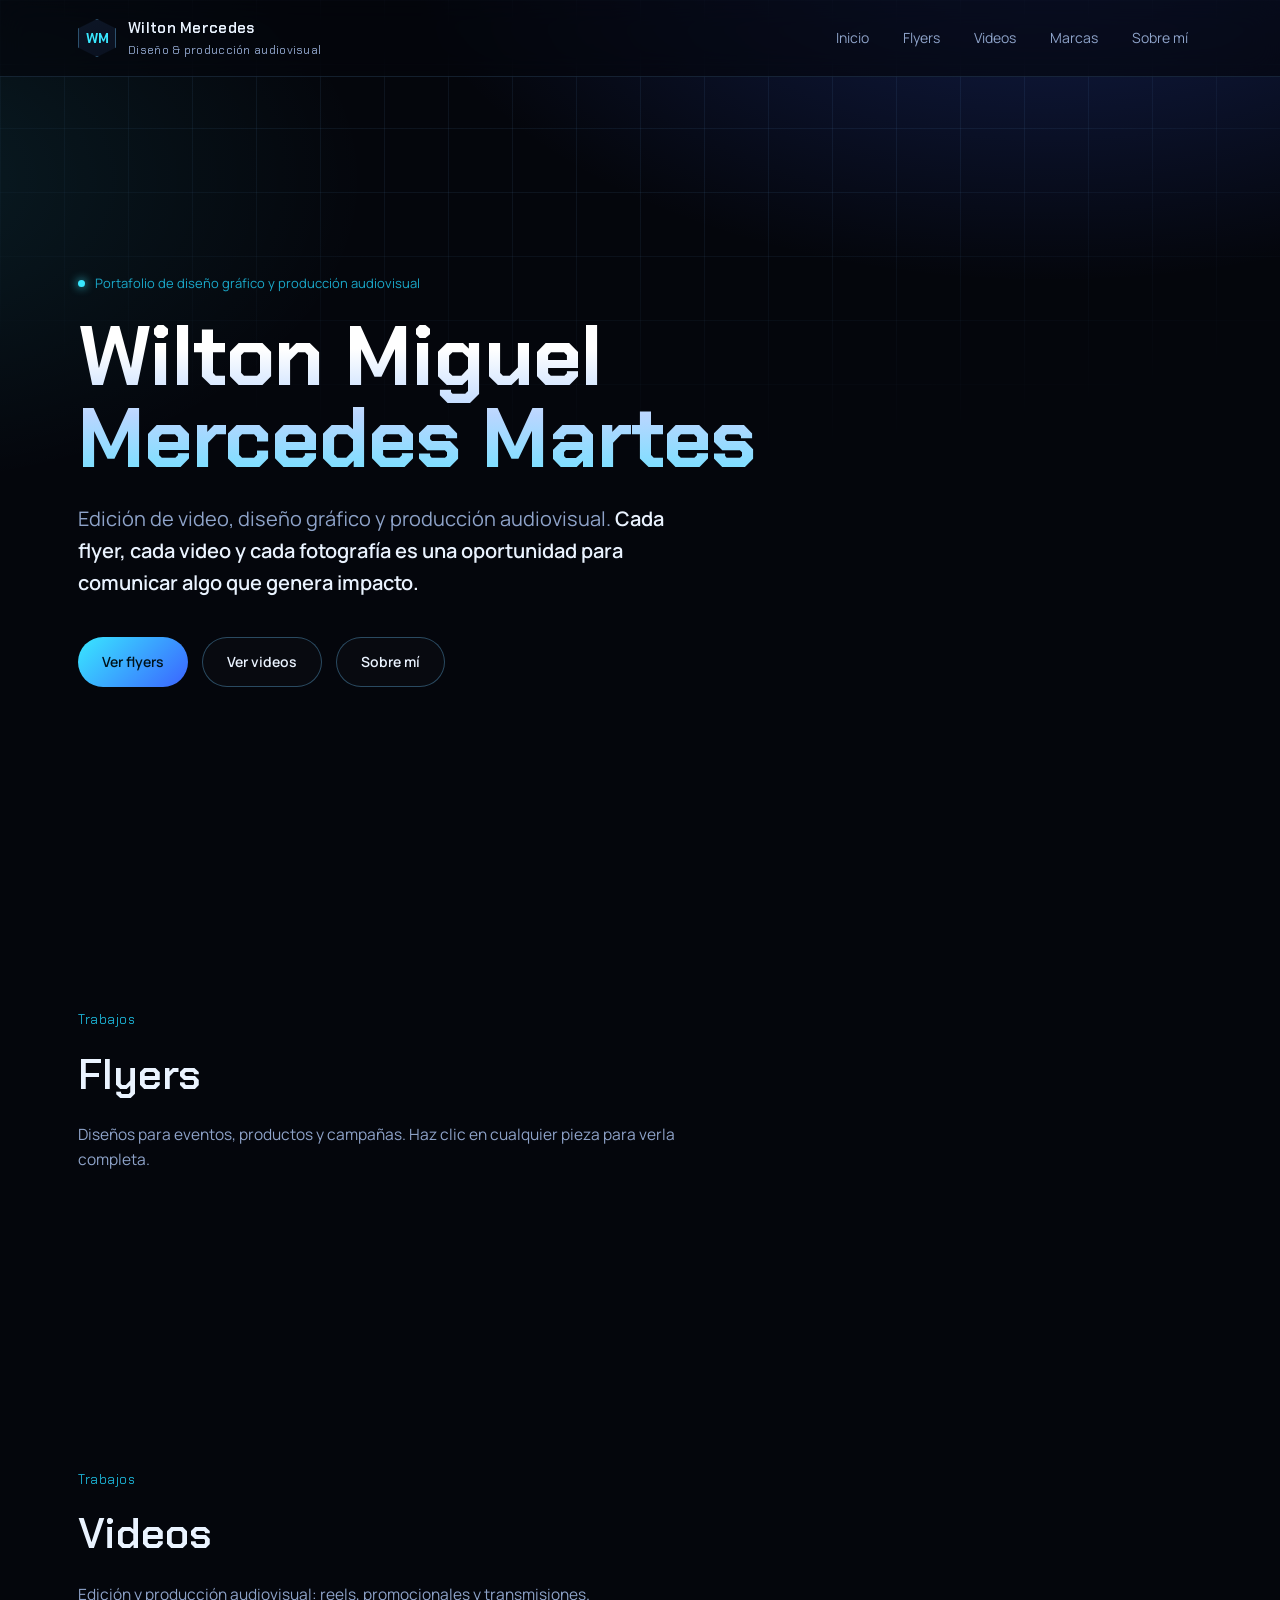
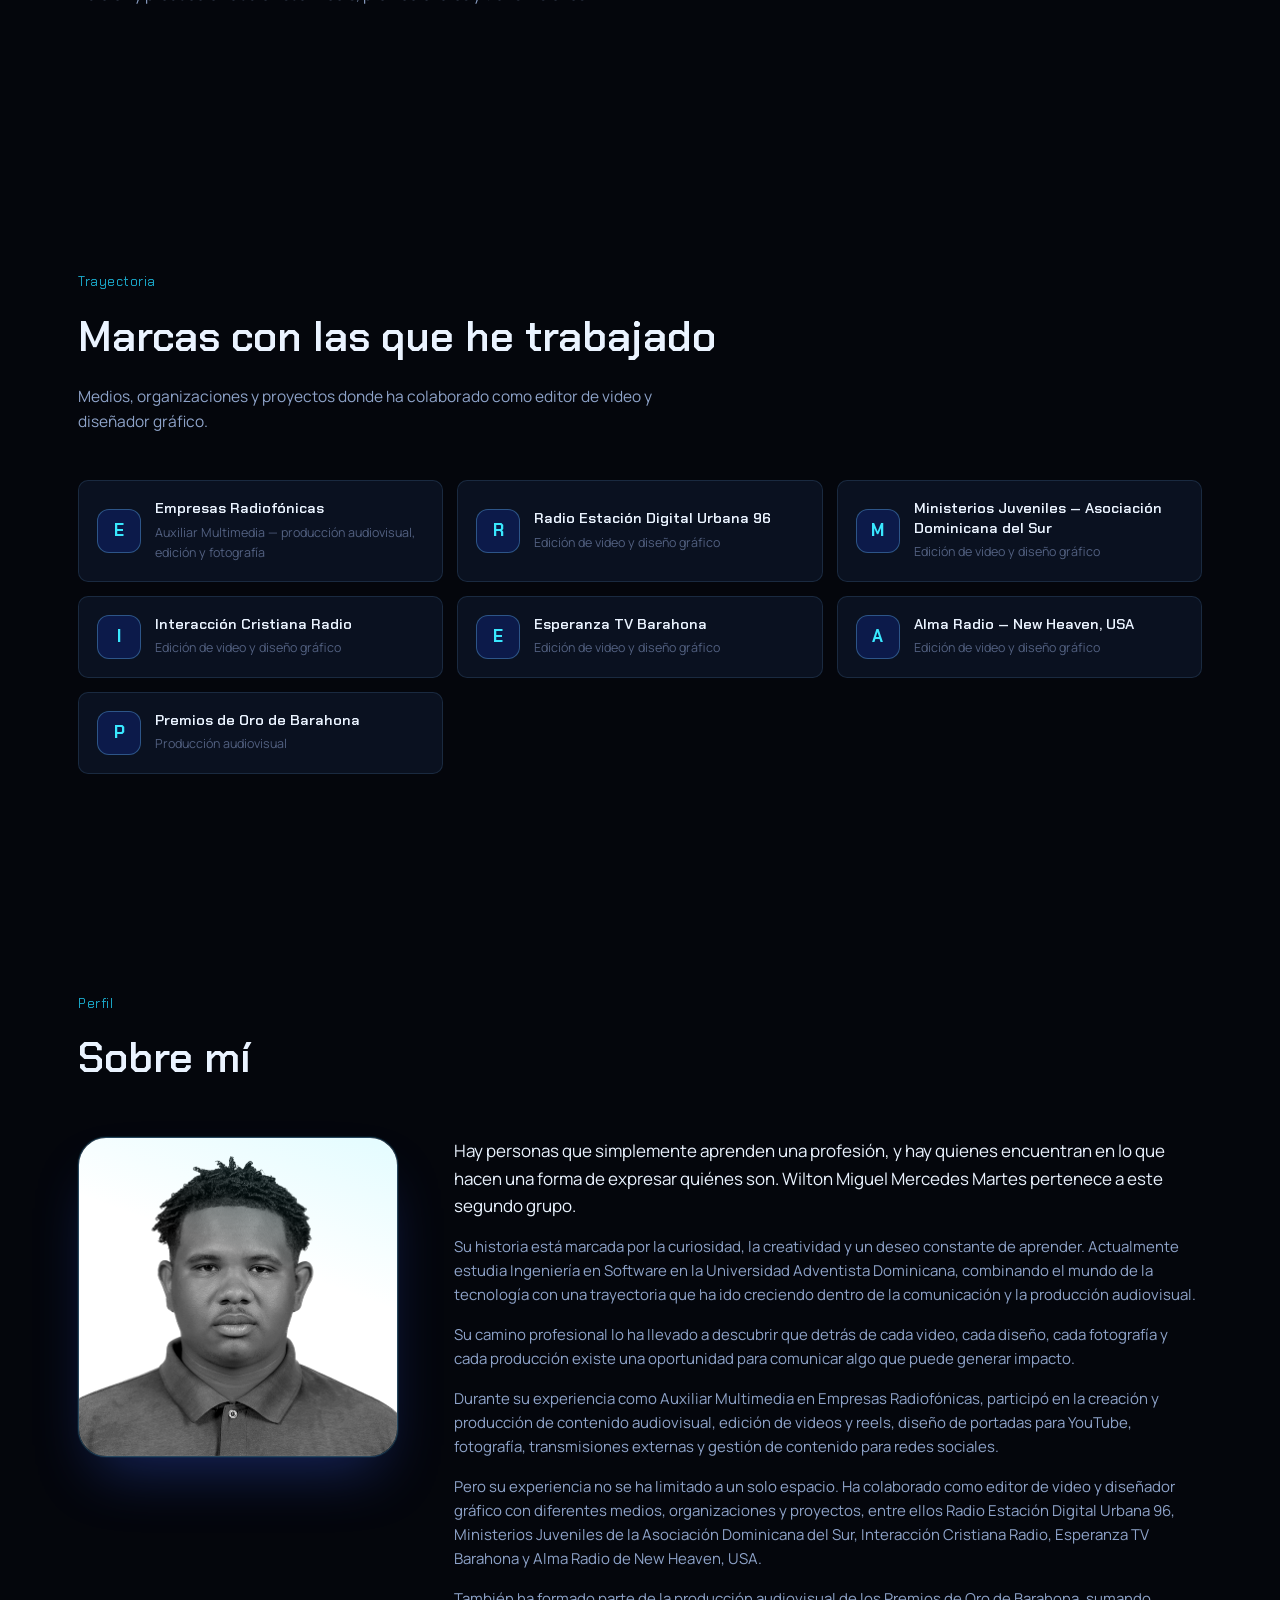
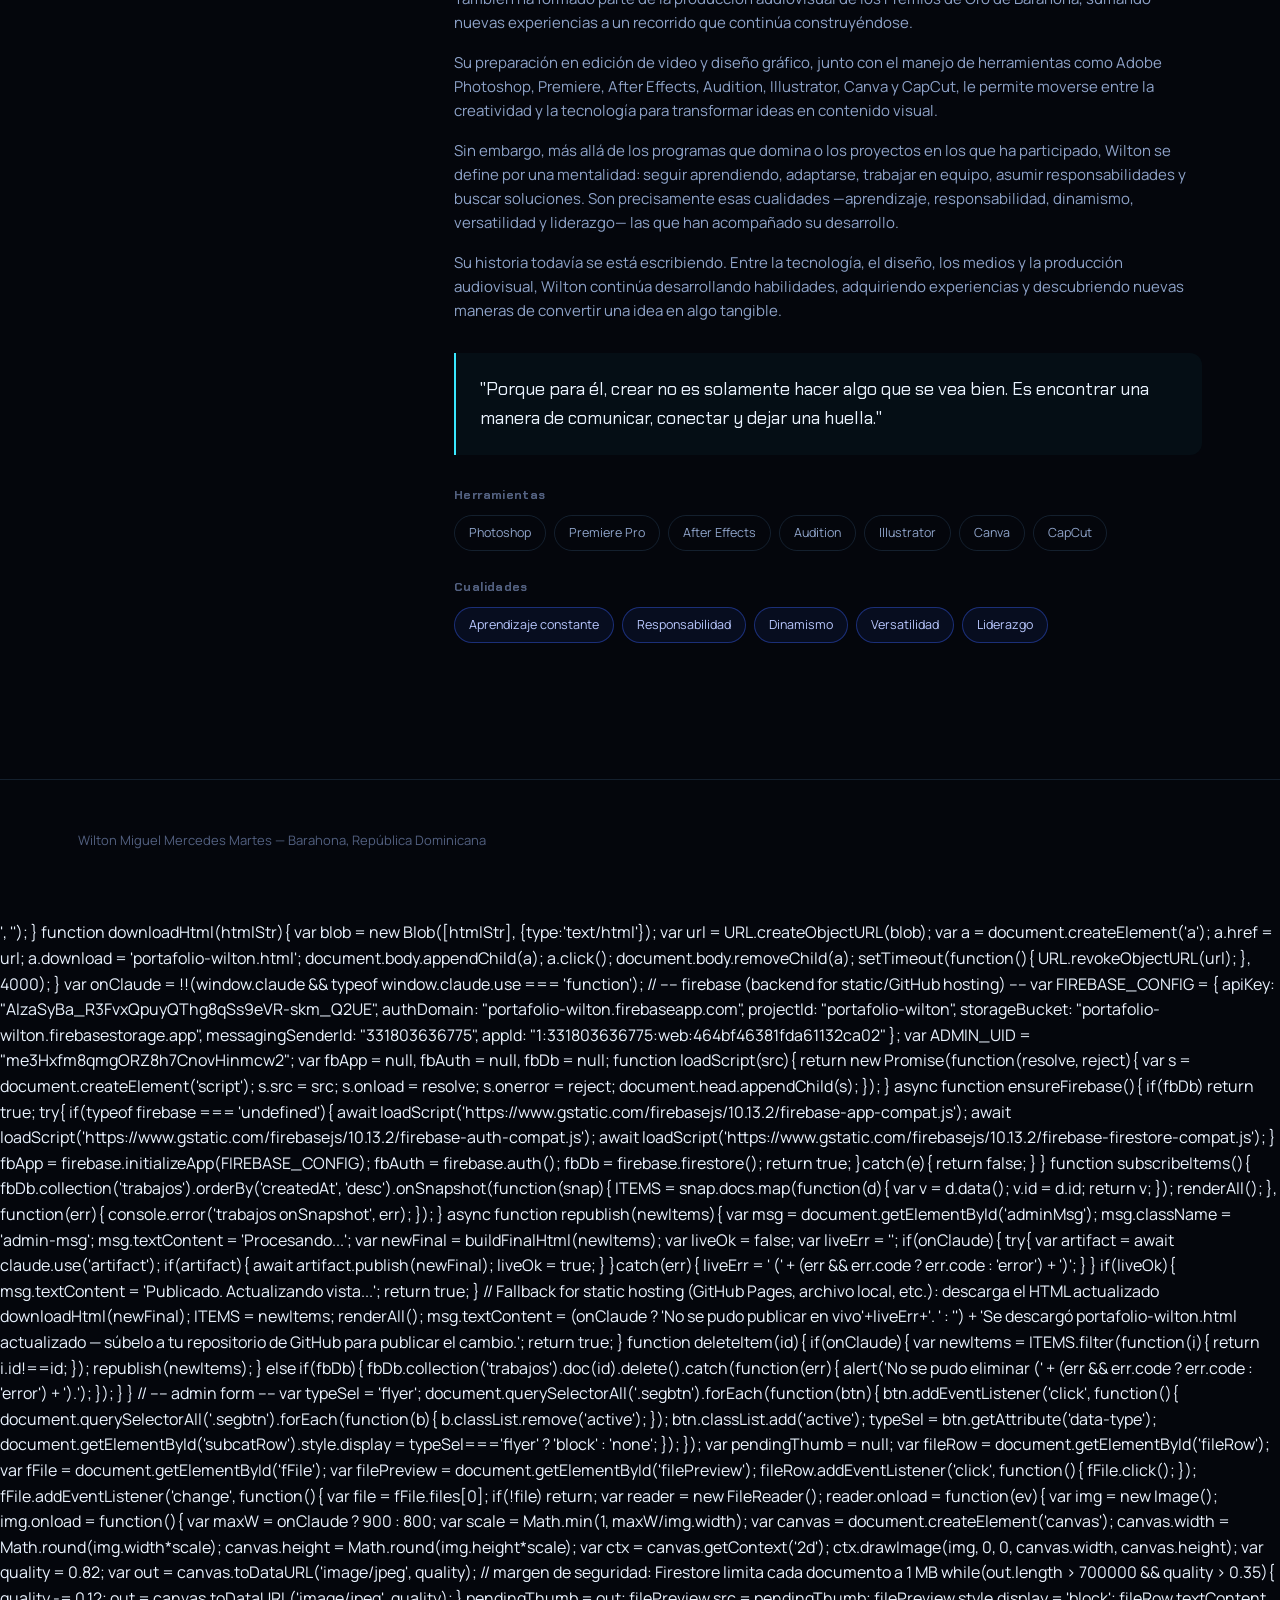
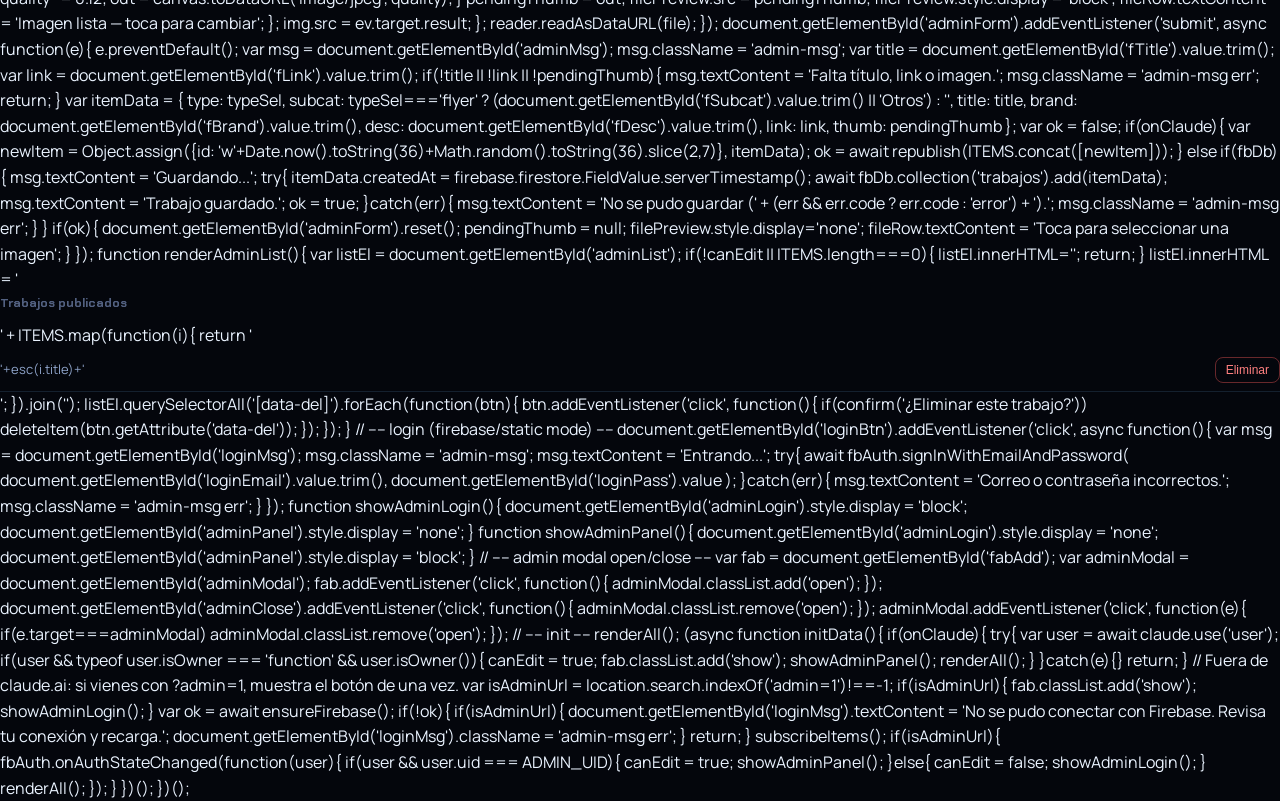
==== commit a7943efd: "index.html" ====
--- a/index.html
+++ b/index.html
@@ -661,7 +661,7 @@
     var marker = /\/\*ITEMS_START\*\/[\s\S]*?\/\*ITEMS_END\*\//;
     var newCore = coreHtml.replace(marker, '/*ITEMS_START*/'+newJson+'/*ITEMS_END*/');
     var newCoreB64 = unicodeToB64(newCore);
-    return newCore.replace('<script id="src-b64" type="text/plain">[base64]/[base64]/IChpdGVtLnN1YmNhdHx8J0ZseWVyJykgOiAnVmlkZW8nOwogICAgdmFyIHBsYXlJY29uID0gaXRlbS50eXBlPT09J3ZpZGVvJyA/[base64]/[base64]/[base64]/[base64]/[base64]/[base64]/[base64]</script></body>', '<script id="src-b64" type="text/plain">'+newCoreB64+'</'+'script><script id="src-b64" type="text/plain">[base64]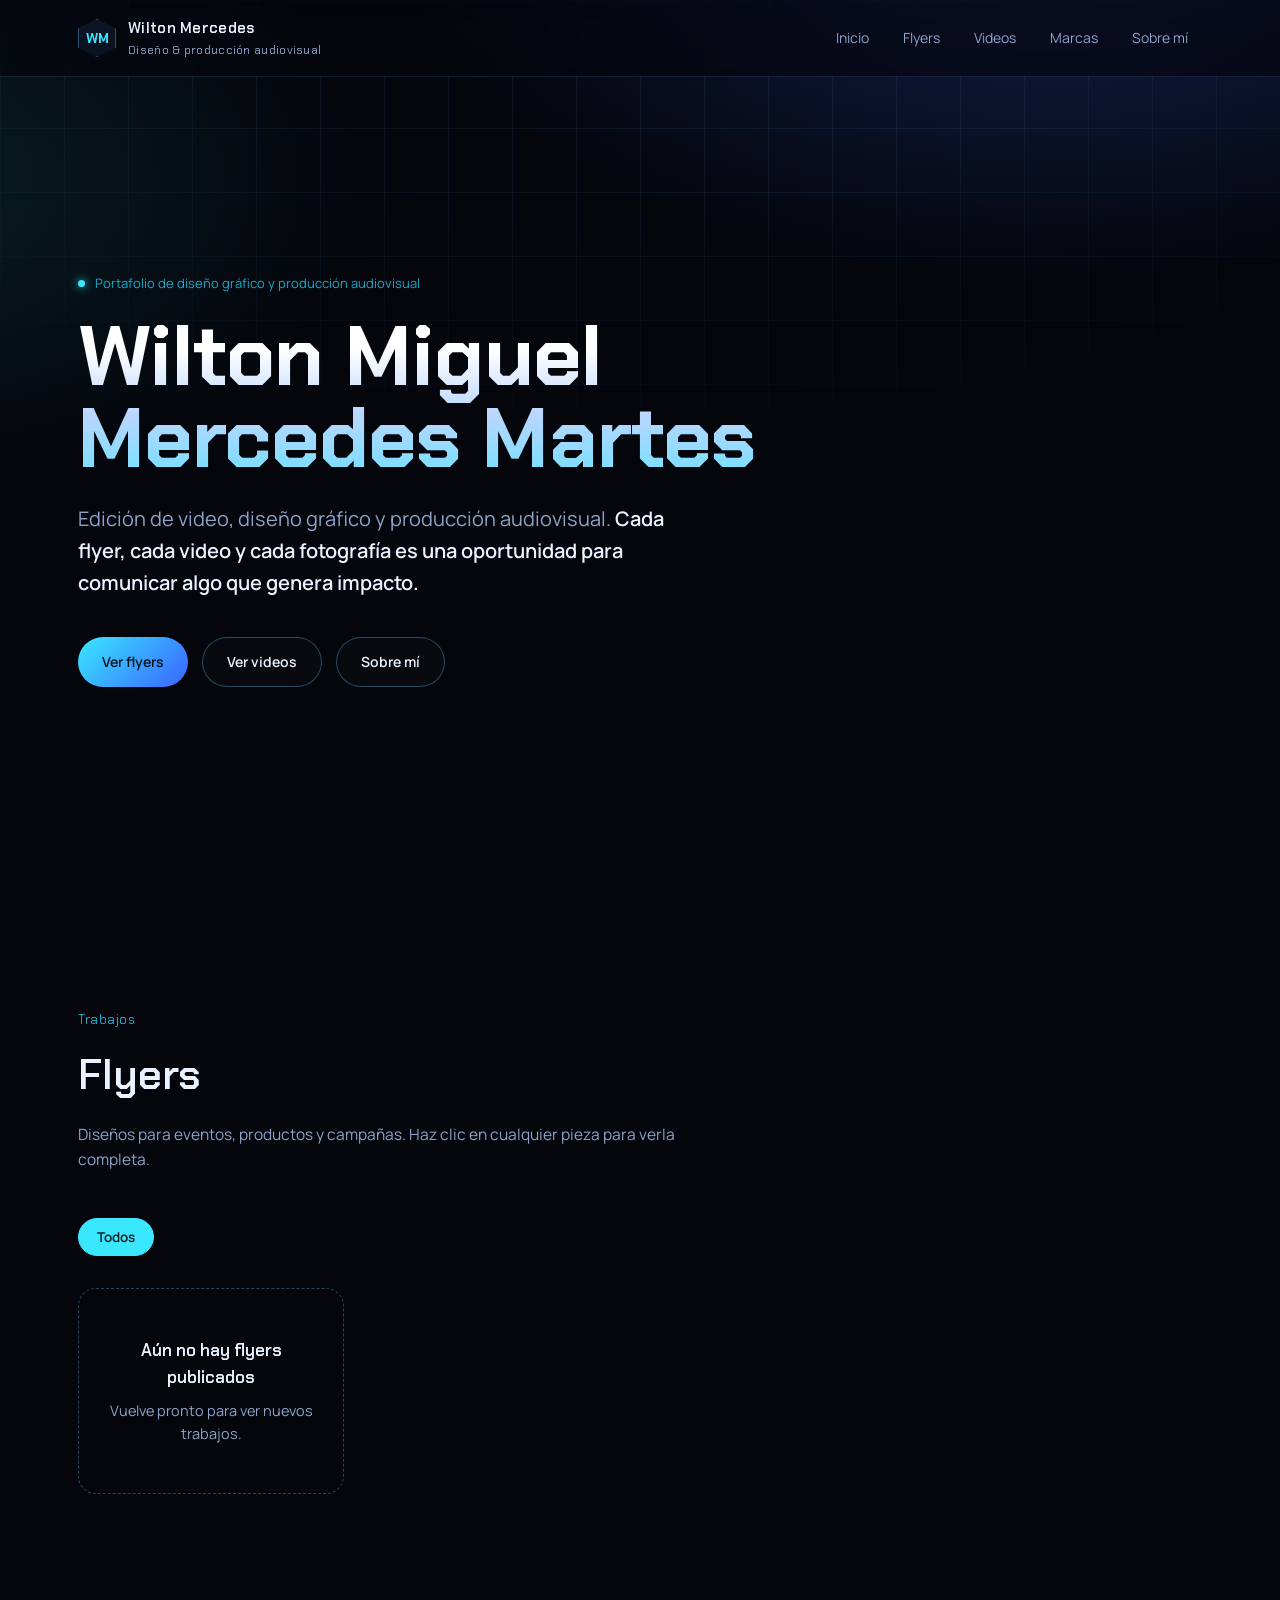
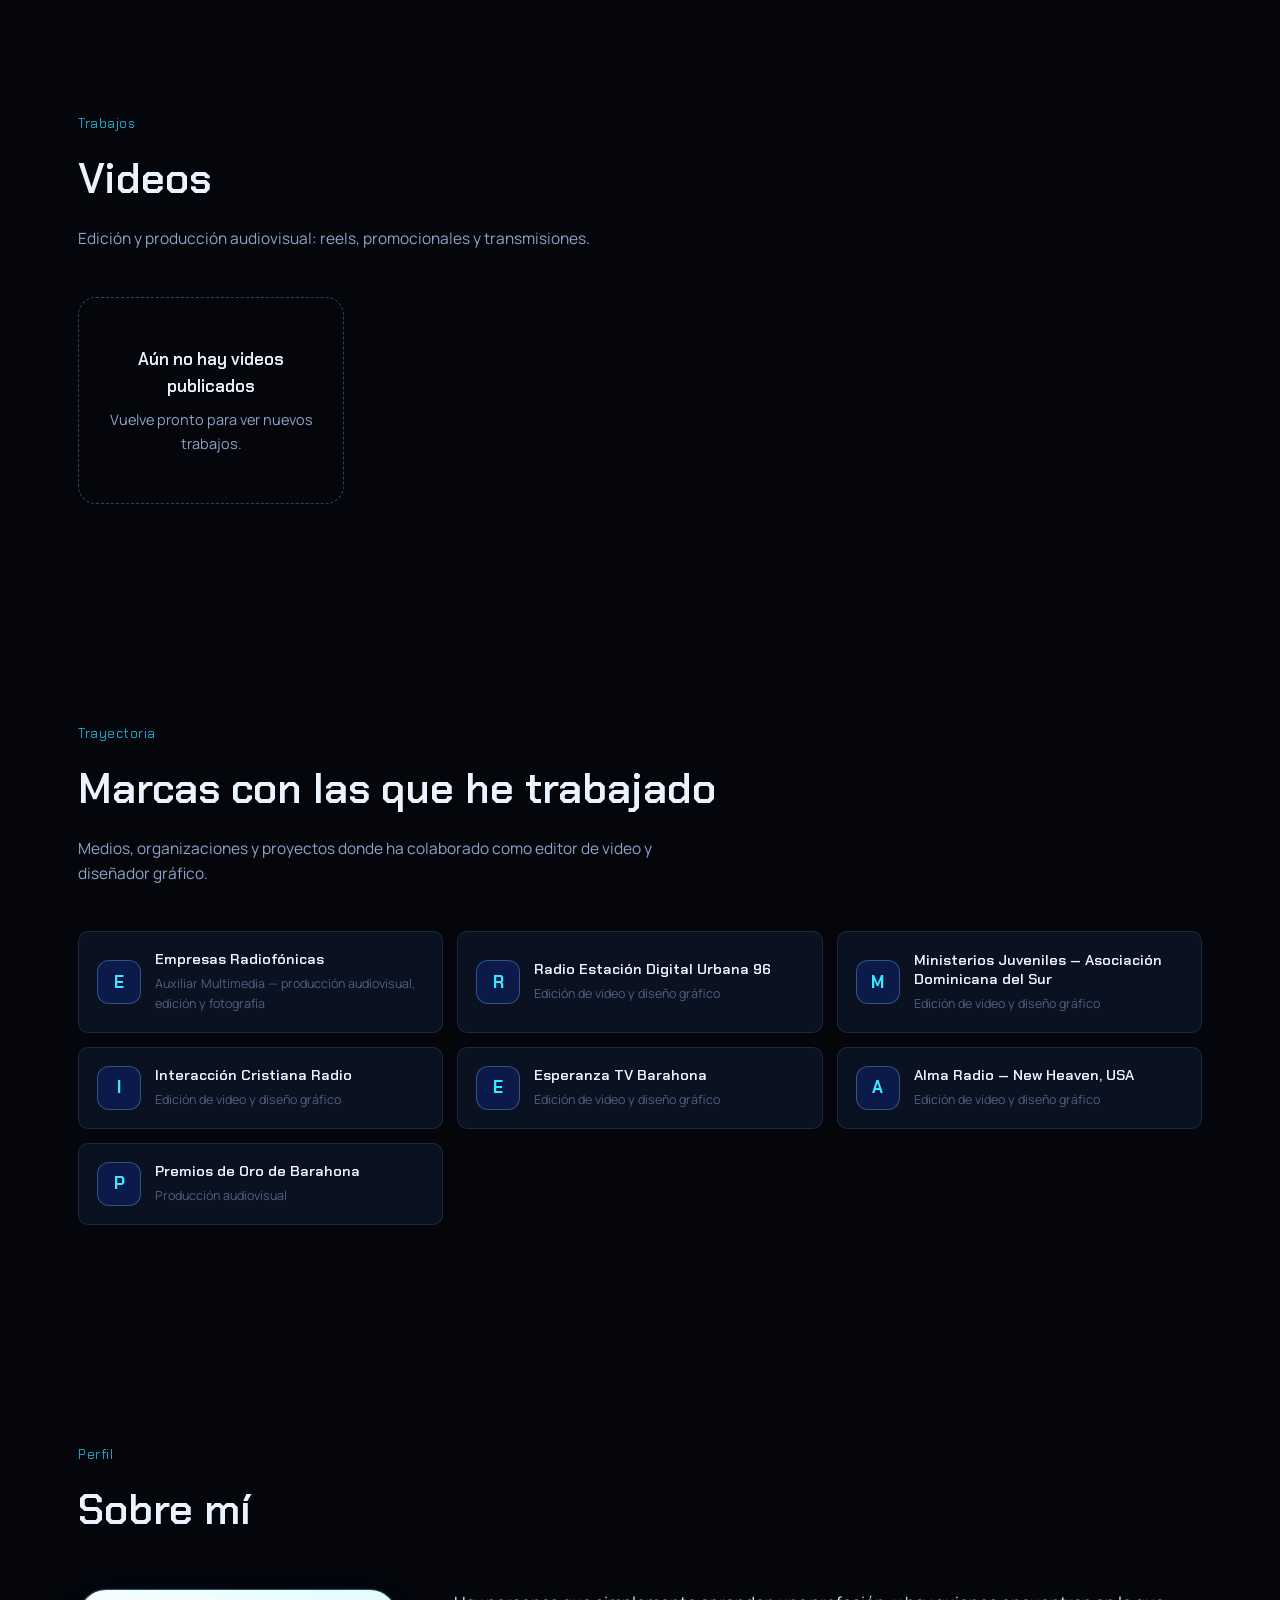
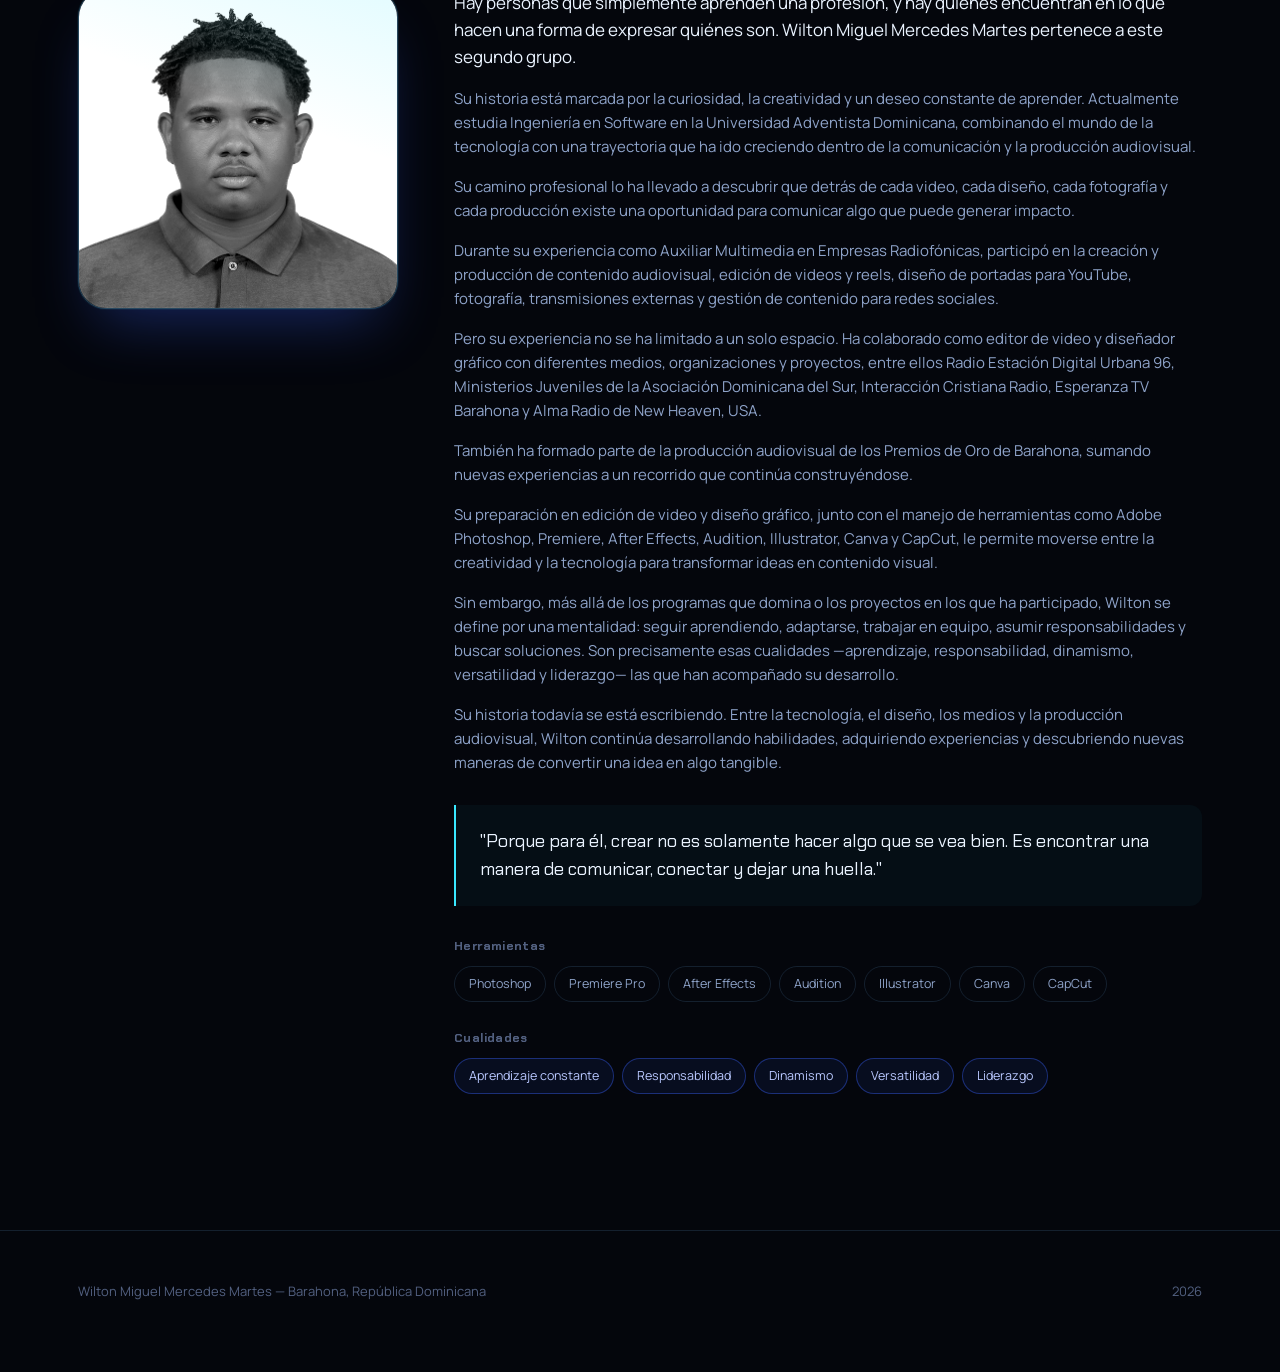
==== commit 5c2af8e3: "index.html" ====
--- a/index.html
+++ b/index.html
@@ -661,7 +661,10 @@
     var marker = /\/\*ITEMS_START\*\/[\s\S]*?\/\*ITEMS_END\*\//;
     var newCore = coreHtml.replace(marker, '/*ITEMS_START*/'+newJson+'/*ITEMS_END*/');
     var newCoreB64 = unicodeToB64(newCore);
-    return newCore.replace('<script id="src-b64" type="text/plain">[base64]/[base64]/IChpdGVtLnN1YmNhdHx8J0ZseWVyJykgOiAnVmlkZW8nOwogICAgdmFyIHBsYXlJY29uID0gaXRlbS50eXBlPT09J3ZpZGVvJyA/[base64]/[base64]/[base64]/[base64]/[base64]/[base64]/[base64]/[base64]</script></body>', '<script id="src-b64" type="text/plain">'+newCoreB64+'</'+'script><script id="src-b64" type="text/plain">[base64]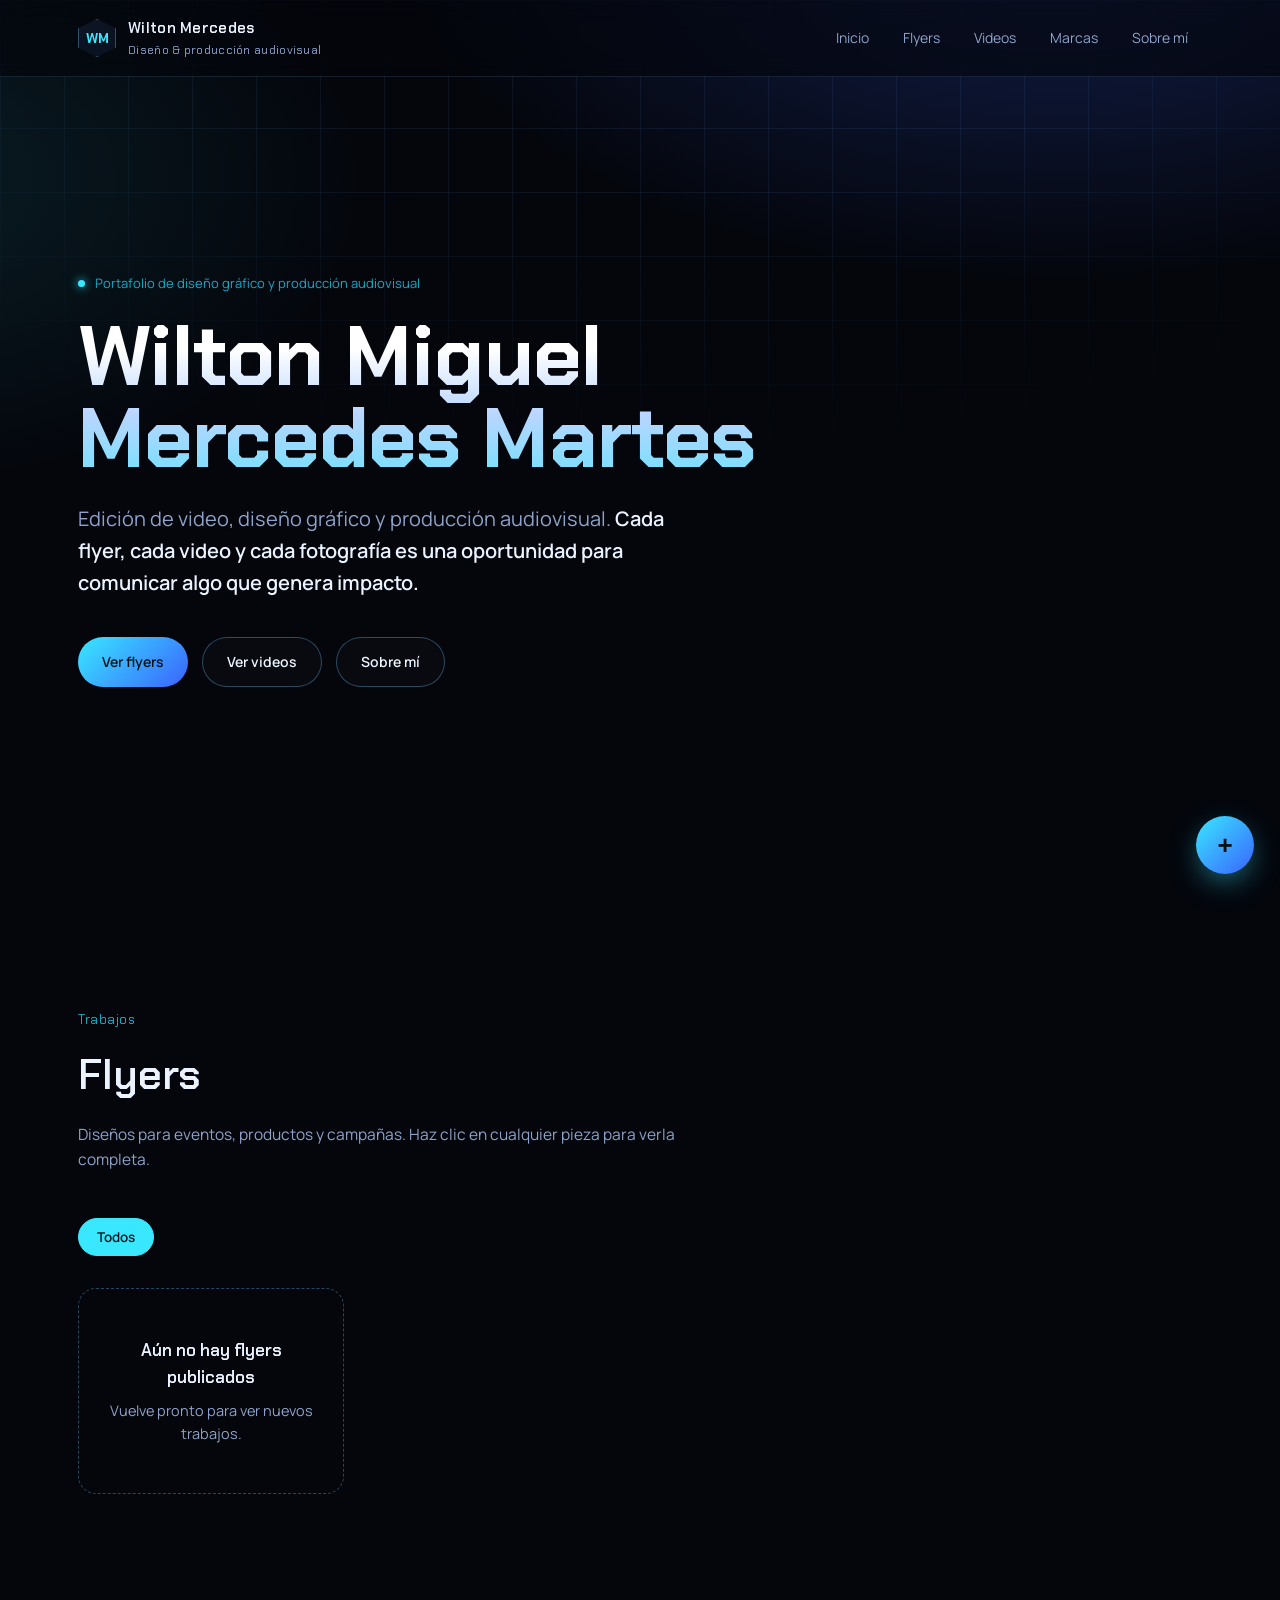
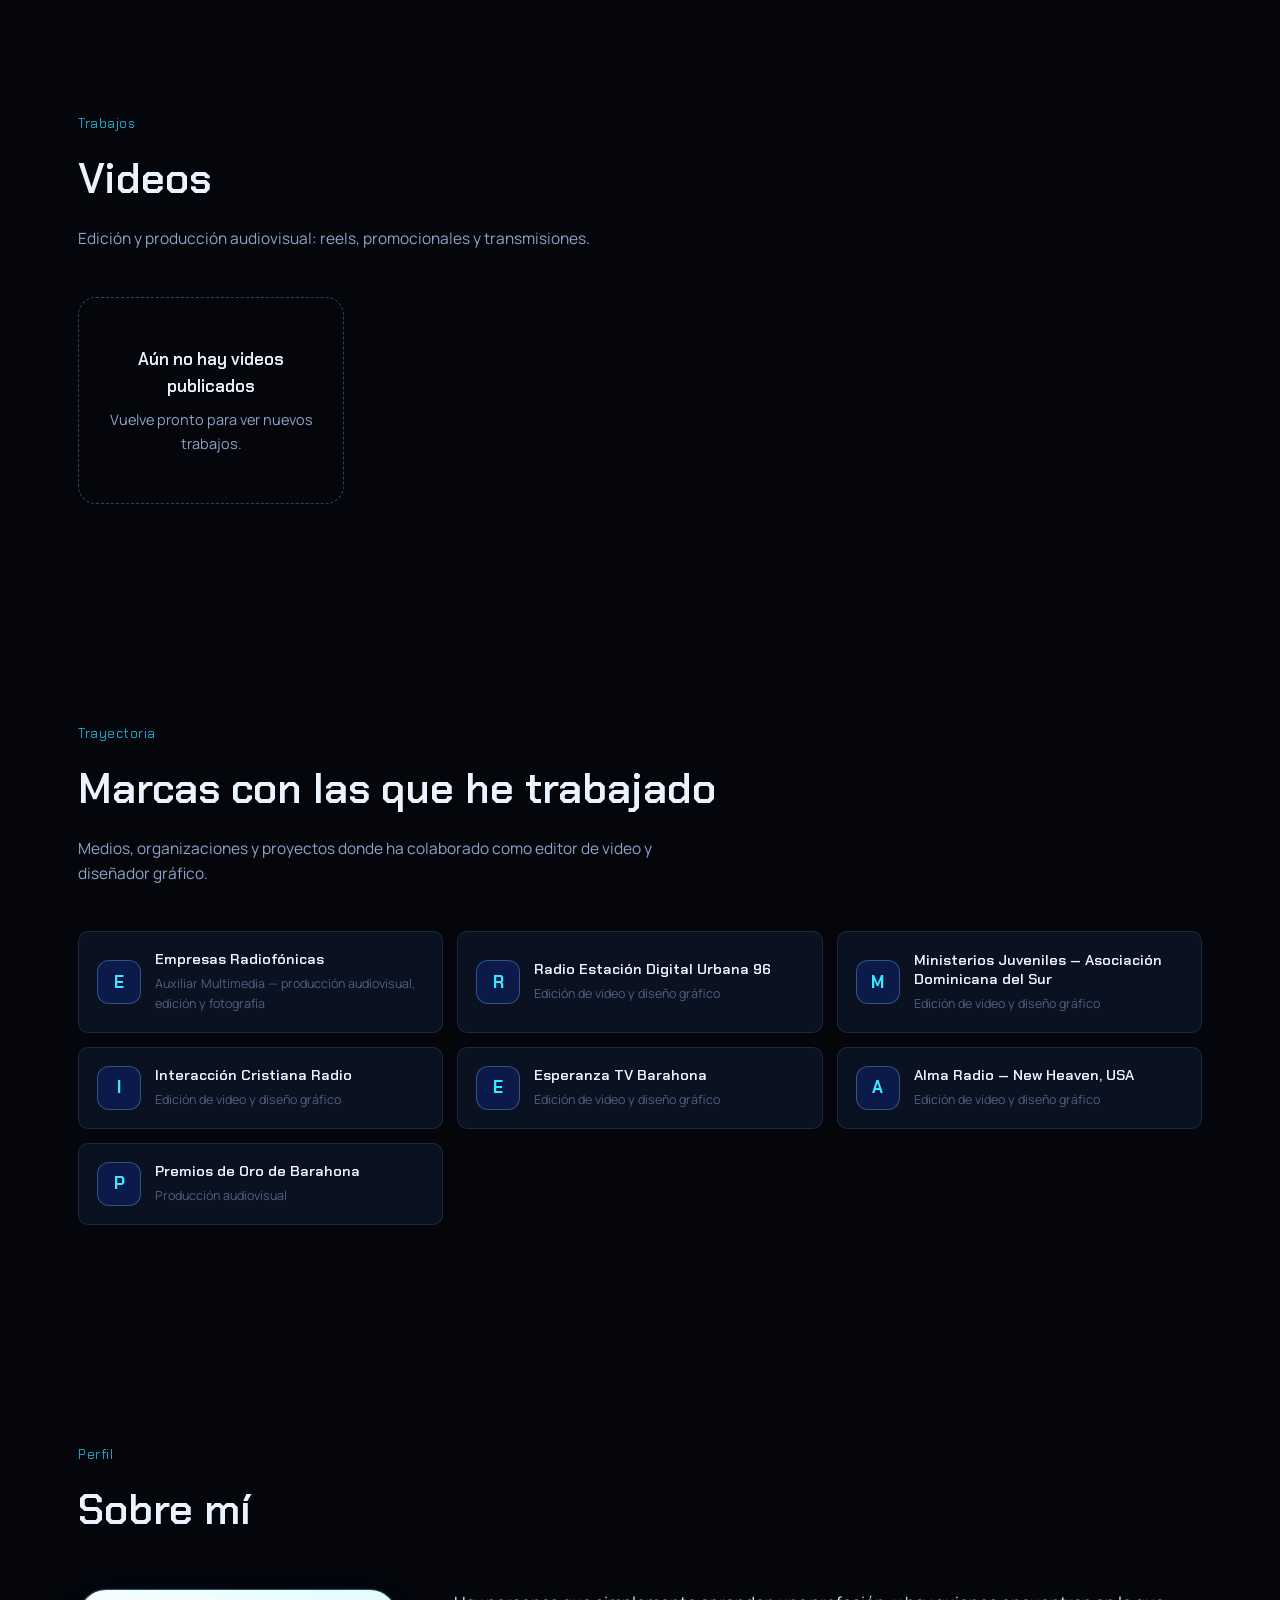
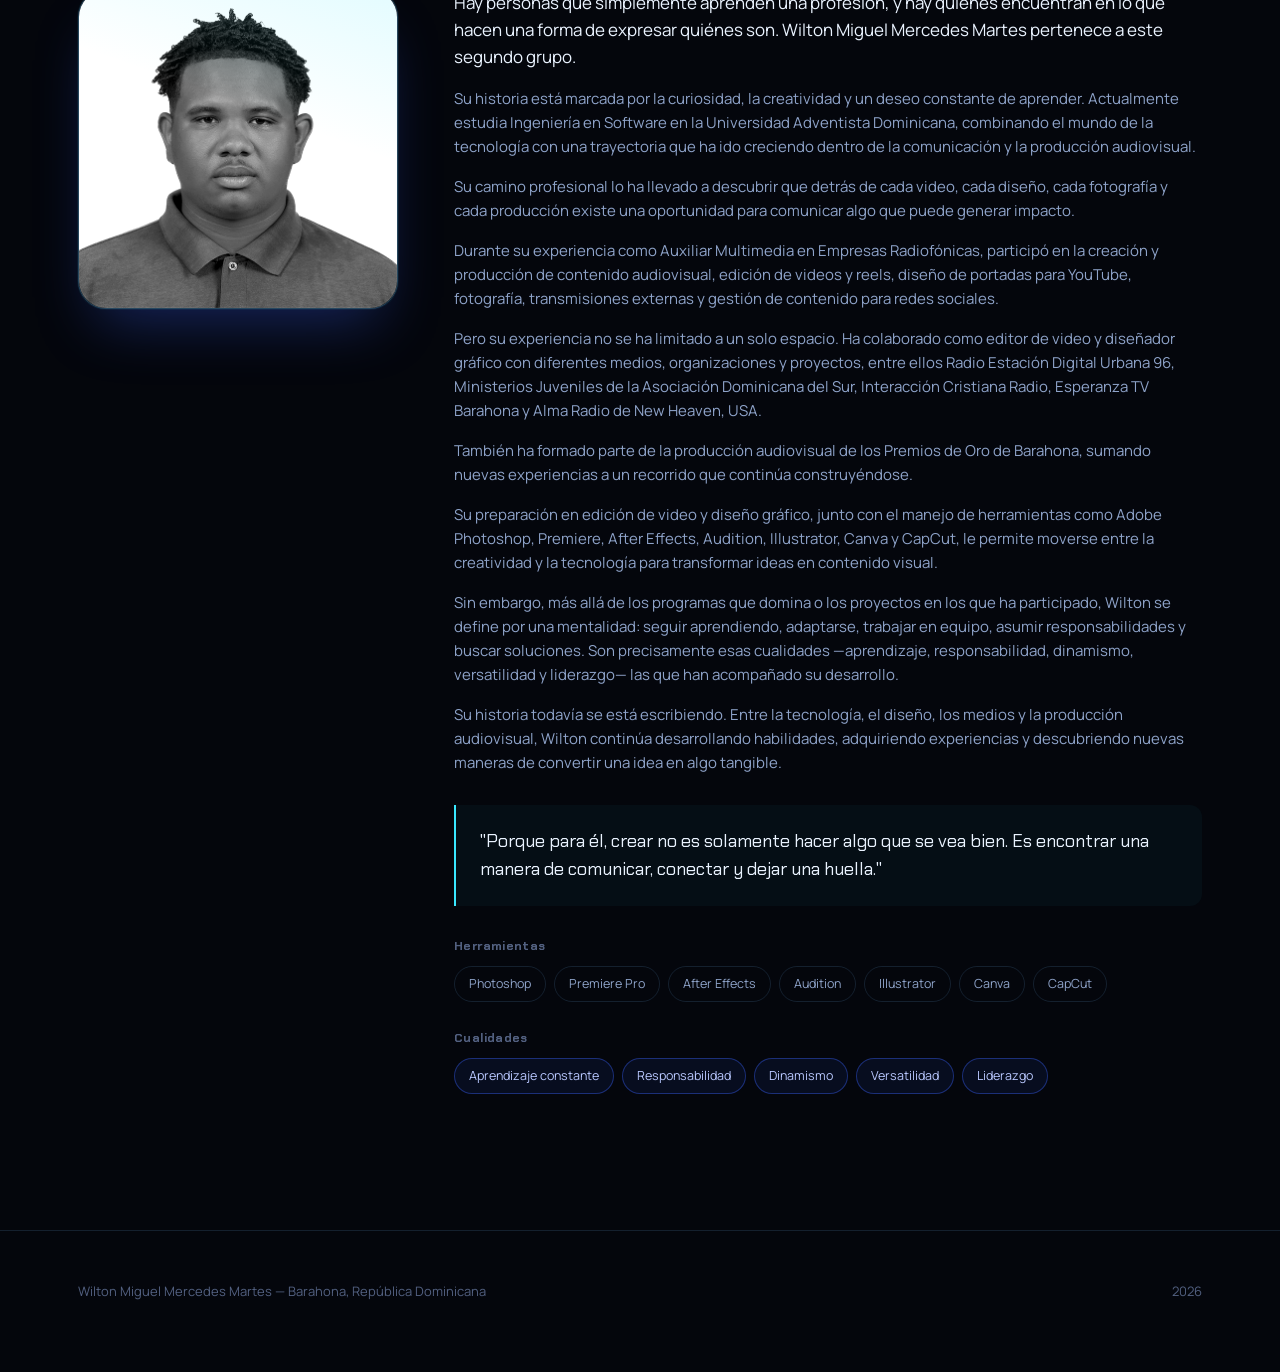
==== commit 8ef85f21: "index.html" ====
--- a/index.html
+++ b/index.html
@@ -487,8 +487,8 @@
         <textarea id="fDesc" placeholder="Una o dos líneas sobre el trabajo"></textarea>
       </div>
       <div class="form-row">
-        <label>Link a la obra completa</label>
-        <input type="url" id="fLink" required placeholder="https://...">
+        <label>Link a la obra completa (opcional)</label>
+        <input type="url" id="fLink" placeholder="https://...">
       </div>
       <div class="form-row">
         <label>Imagen miniatura</label>
@@ -633,7 +633,13 @@
     document.getElementById('lbTitle').textContent = item.title;
     document.getElementById('lbBrand').textContent = item.brand||'';
     document.getElementById('lbDesc').textContent = item.desc||'';
-    document.getElementById('lbLink').href = item.link;
+    var lbLink = document.getElementById('lbLink');
+    if(item.link){
+      lbLink.href = item.link;
+      lbLink.style.display = 'inline-flex';
+    } else {
+      lbLink.style.display = 'none';
+    }
     lightbox.classList.add('open');
   }
   document.getElementById('lbClose').addEventListener('click', function(){ lightbox.classList.remove('open'); });
@@ -820,8 +826,8 @@
     msg.className = 'admin-msg';
     var title = document.getElementById('fTitle').value.trim();
     var link = document.getElementById('fLink').value.trim();
-    if(!title || !link || !pendingThumb){
-      msg.textContent = 'Falta título, link o imagen.';
+    if(!title || !pendingThumb){
+      msg.textContent = 'Falta título o imagen.';
       msg.className = 'admin-msg err';
       return;
     }
@@ -922,37 +928,30 @@
       return;
     }
 
-    // Fuera de claude.ai: si vienes con ?admin=1, muestra el botón de una vez.
-    var isAdminUrl = location.search.indexOf('admin=1')!==-1;
-    if(isAdminUrl){
-      fab.classList.add('show');
-      showAdminLogin();
-    }
+    // Fuera de claude.ai: el botón de admin siempre está visible; el acceso real lo controla el login.
+    fab.classList.add('show');
+    showAdminLogin();
 
     var ok = await ensureFirebase();
     if(!ok){
-      if(isAdminUrl){
-        document.getElementById('loginMsg').textContent = 'No se pudo conectar con Firebase. Revisa tu conexión y recarga.';
-        document.getElementById('loginMsg').className = 'admin-msg err';
+      document.getElementById('loginMsg').textContent = 'No se pudo conectar con Firebase. Revisa tu conexión y recarga.';
+      document.getElementById('loginMsg').className = 'admin-msg err';
+      return;
+    }
+    subscribeItems();
+
+    fbAuth.onAuthStateChanged(function(user){
+      if(user && user.uid === ADMIN_UID){
+        canEdit = true;
+        showAdminPanel();
+      }else{
+        canEdit = false;
+        showAdminLogin();
       }
-      return;
-    }
-    subscribeItems();
-
-    if(isAdminUrl){
-      fbAuth.onAuthStateChanged(function(user){
-        if(user && user.uid === ADMIN_UID){
-          canEdit = true;
-          showAdminPanel();
-        }else{
-          canEdit = false;
-          showAdminLogin();
-        }
-        renderAll();
-      });
-    }
+      renderAll();
+    });
   })();
 })();
 </script>
-<script id="src-b64" type="text/plain">[base64]/[base64]/IChpdGVtLnN1YmNhdHx8J0ZseWVyJykgOiAnVmlkZW8nOwogICAgdmFyIHBsYXlJY29uID0gaXRlbS50eXBlPT09J3ZpZGVvJyA/[base64]/[base64]</script></body>
+<script id="src-b64" type="text/plain">[base64]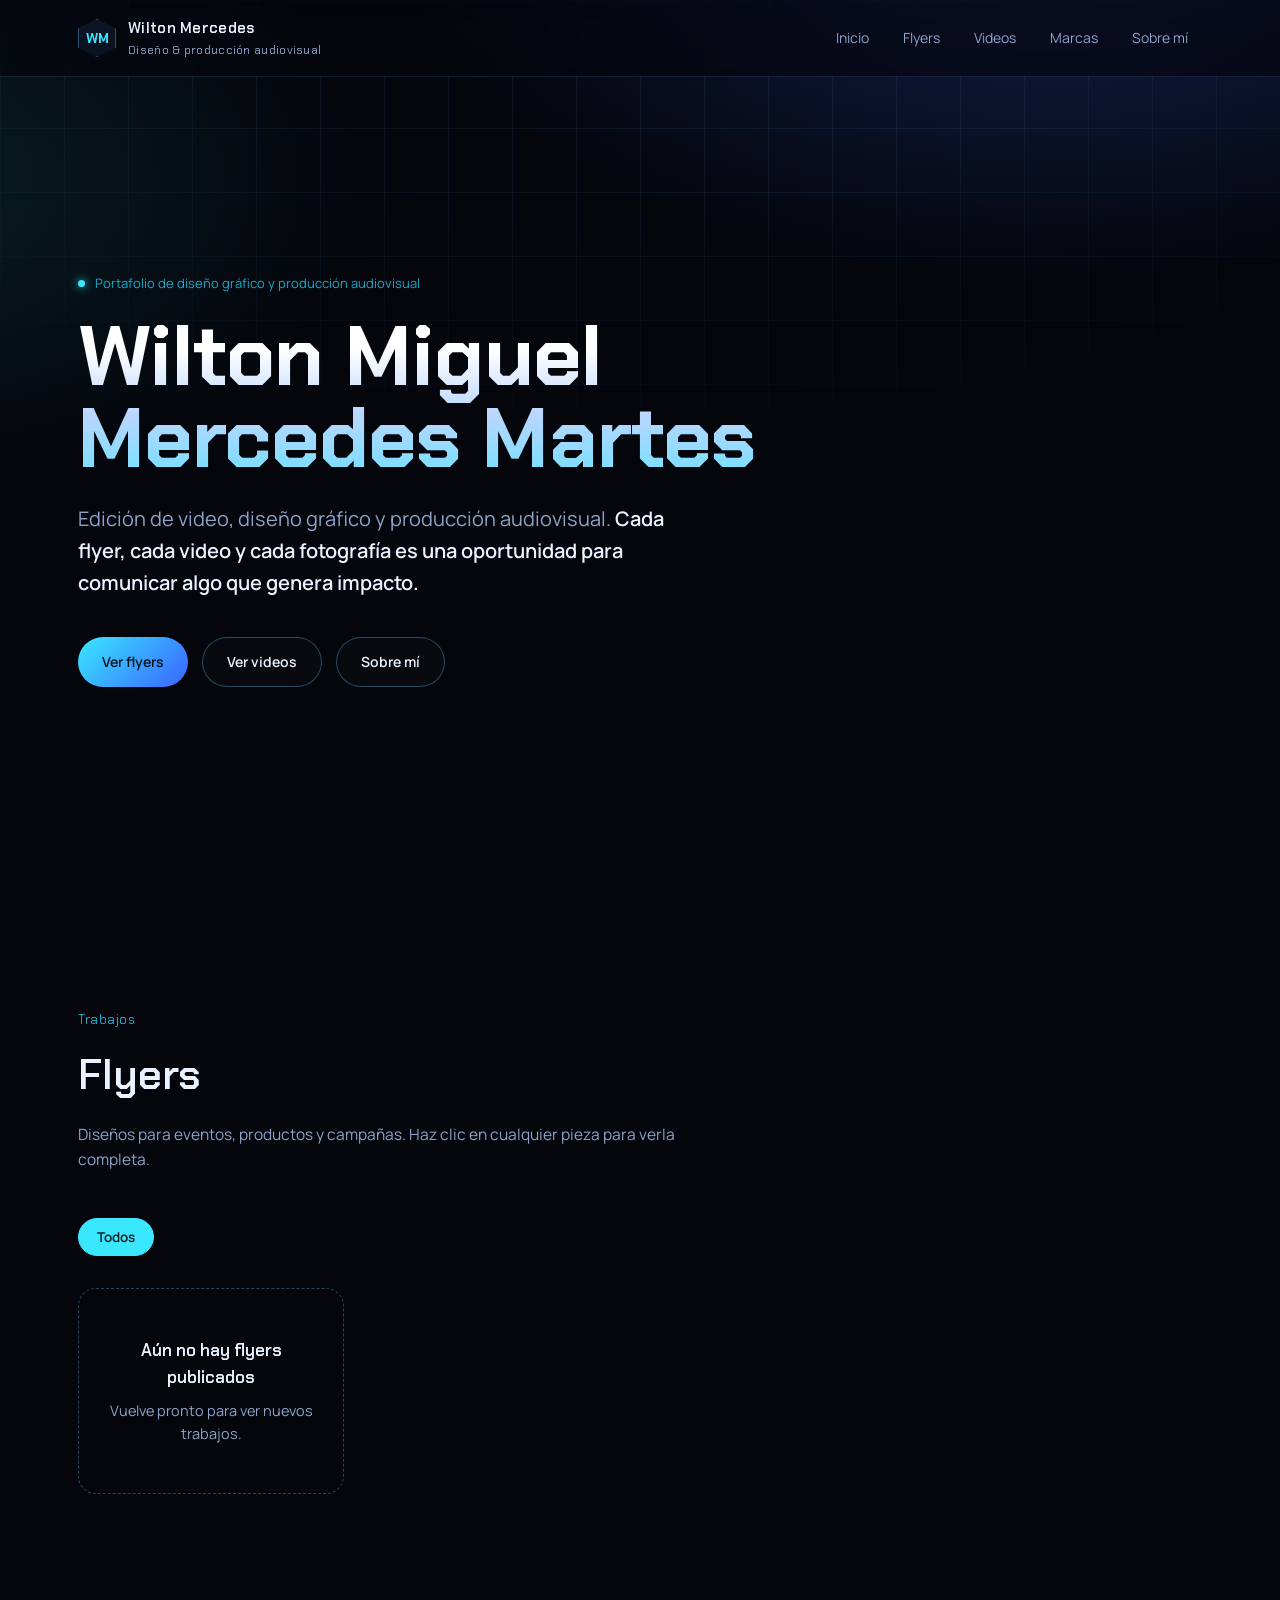
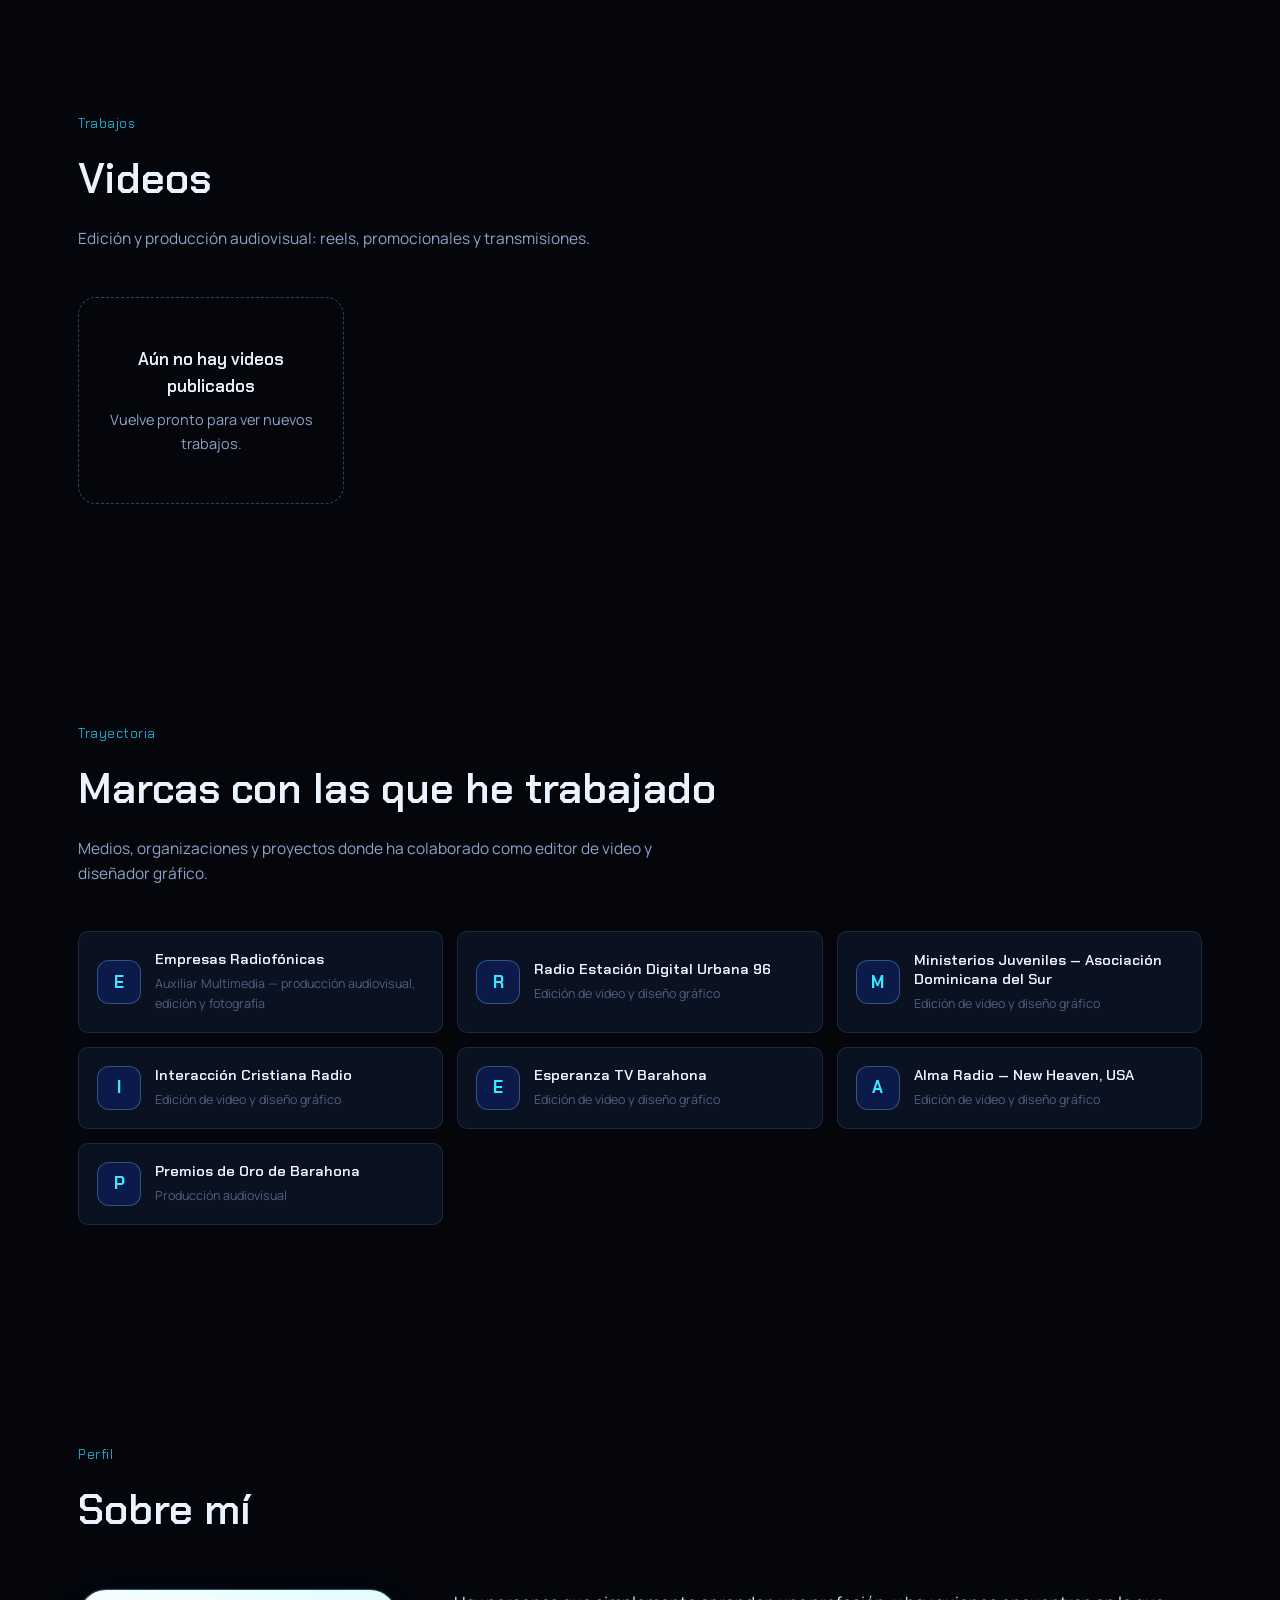
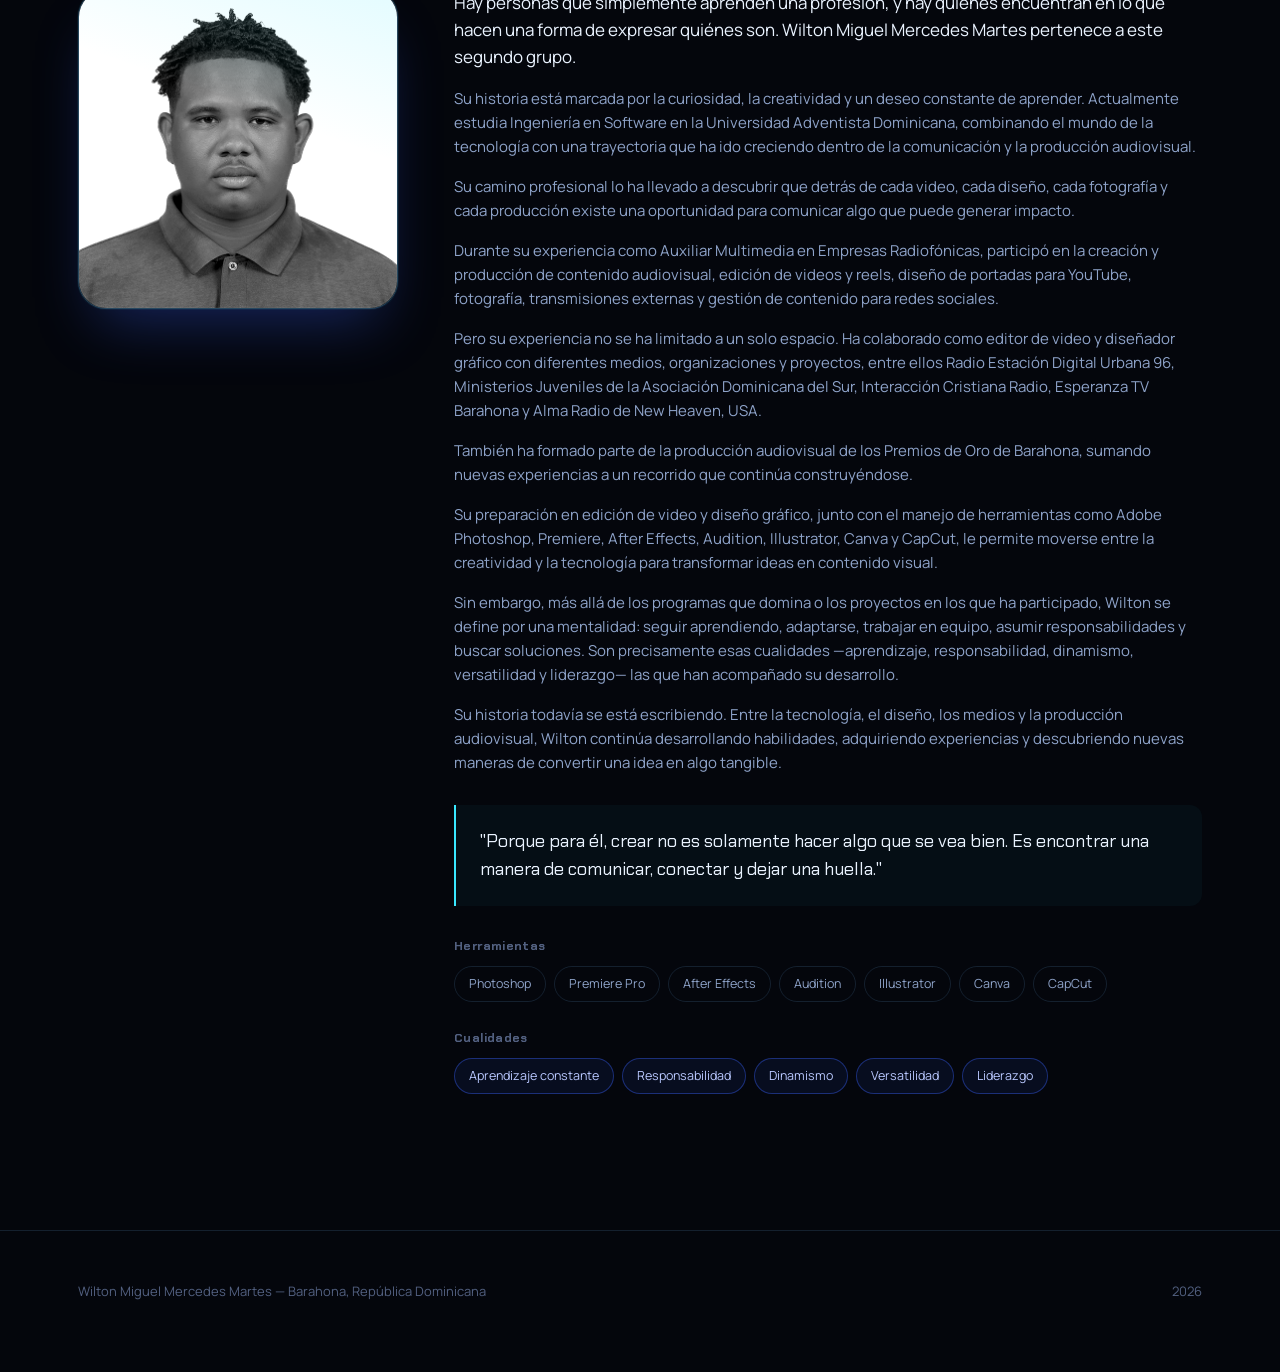
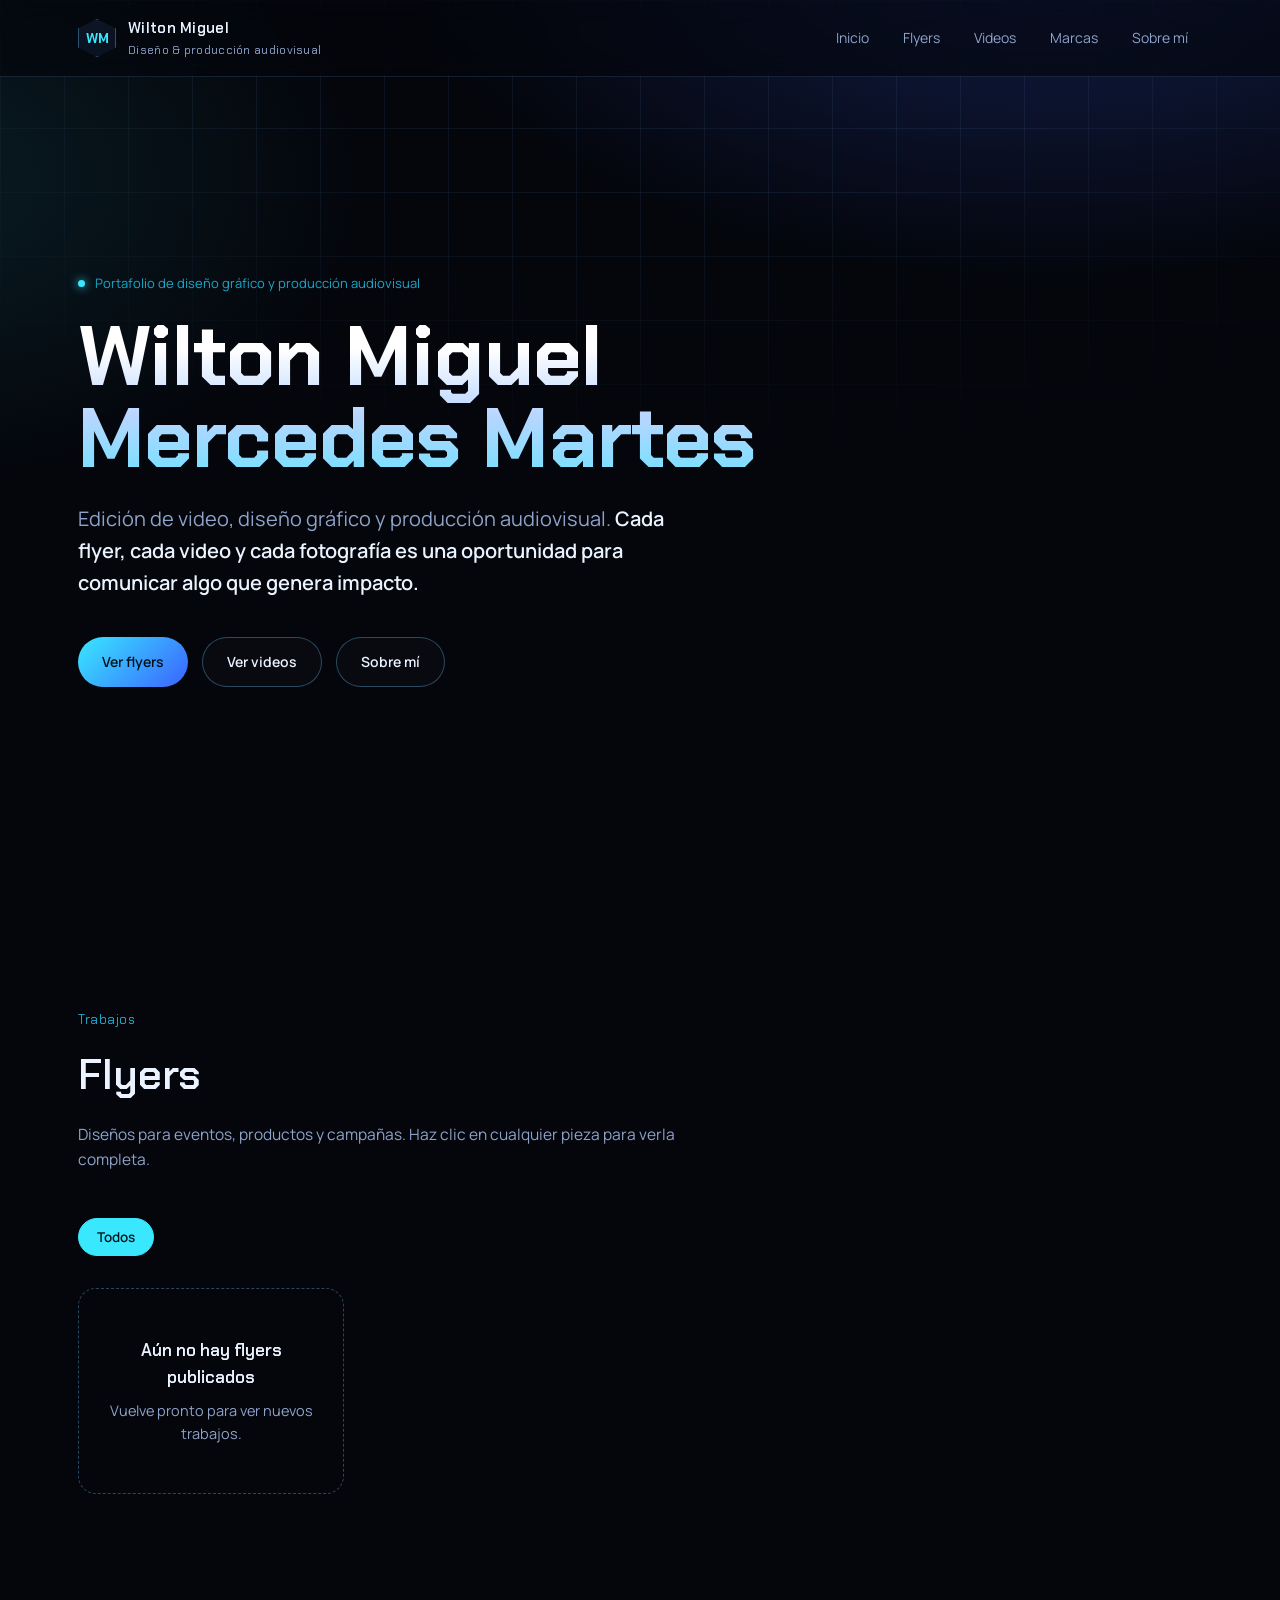
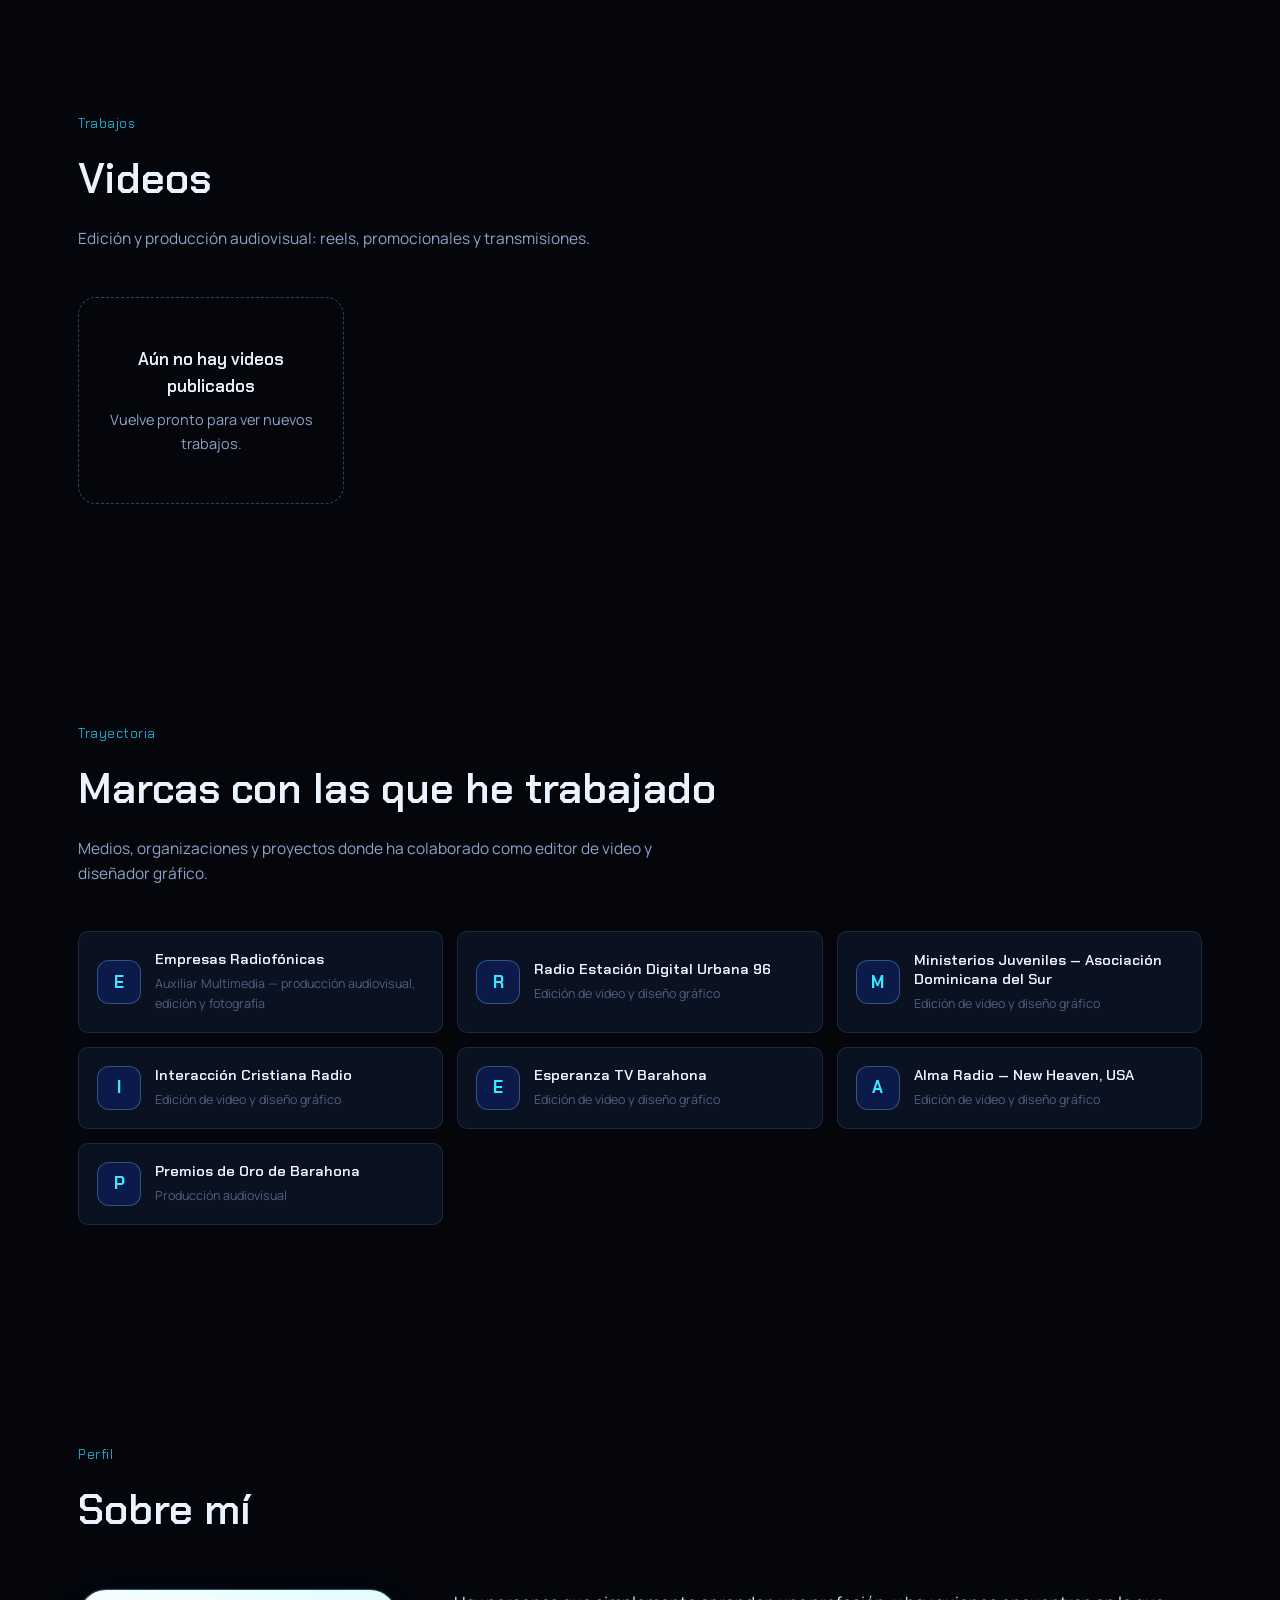
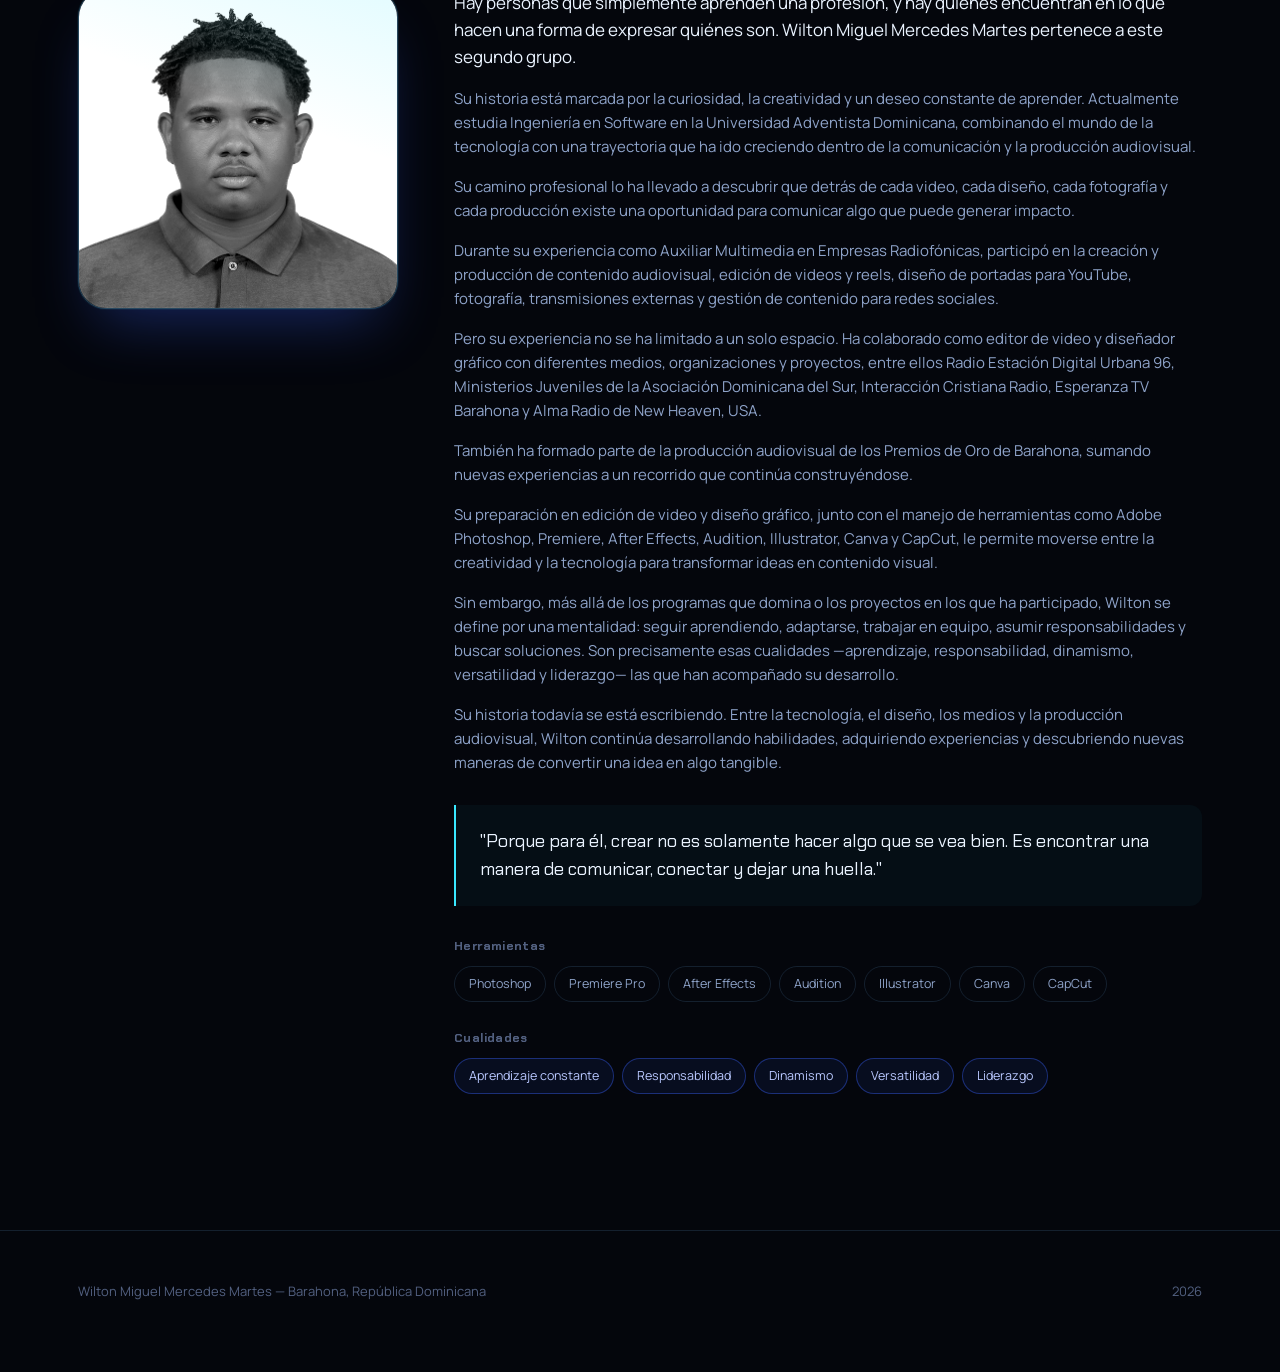
